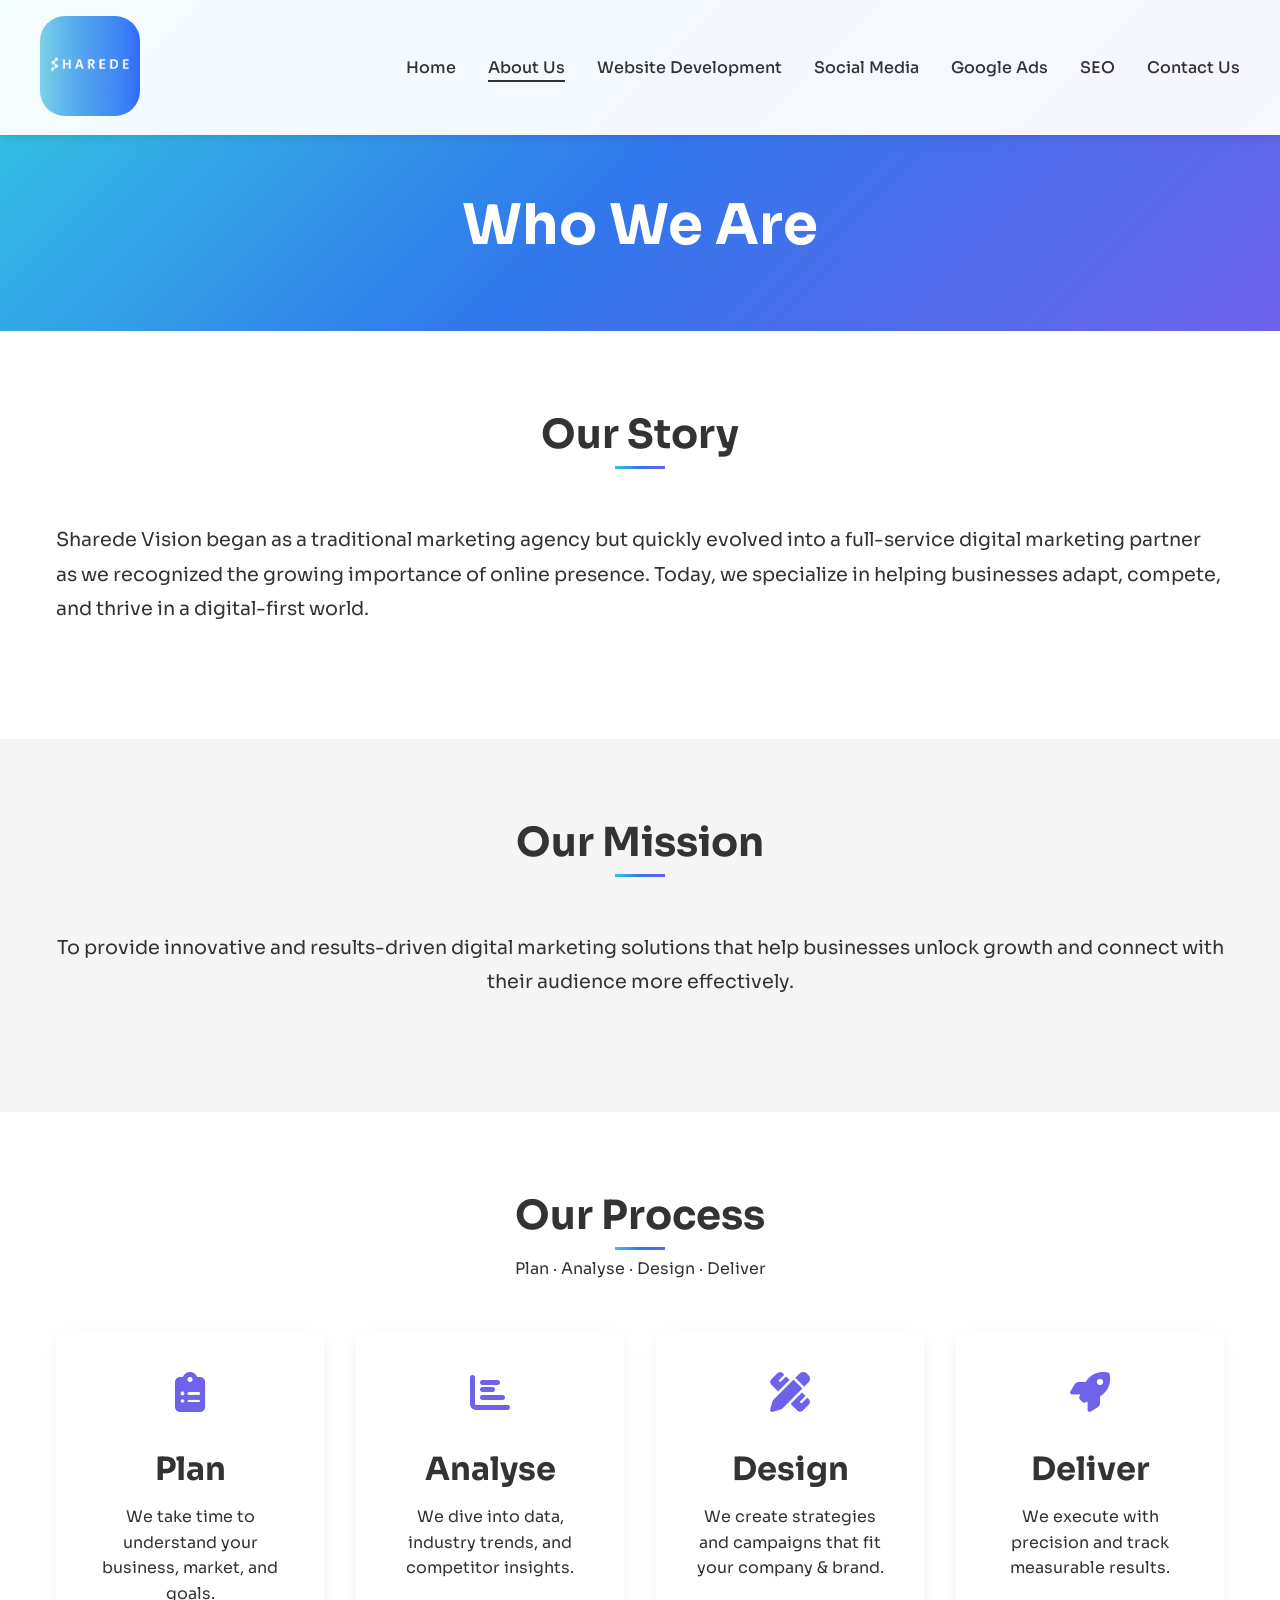
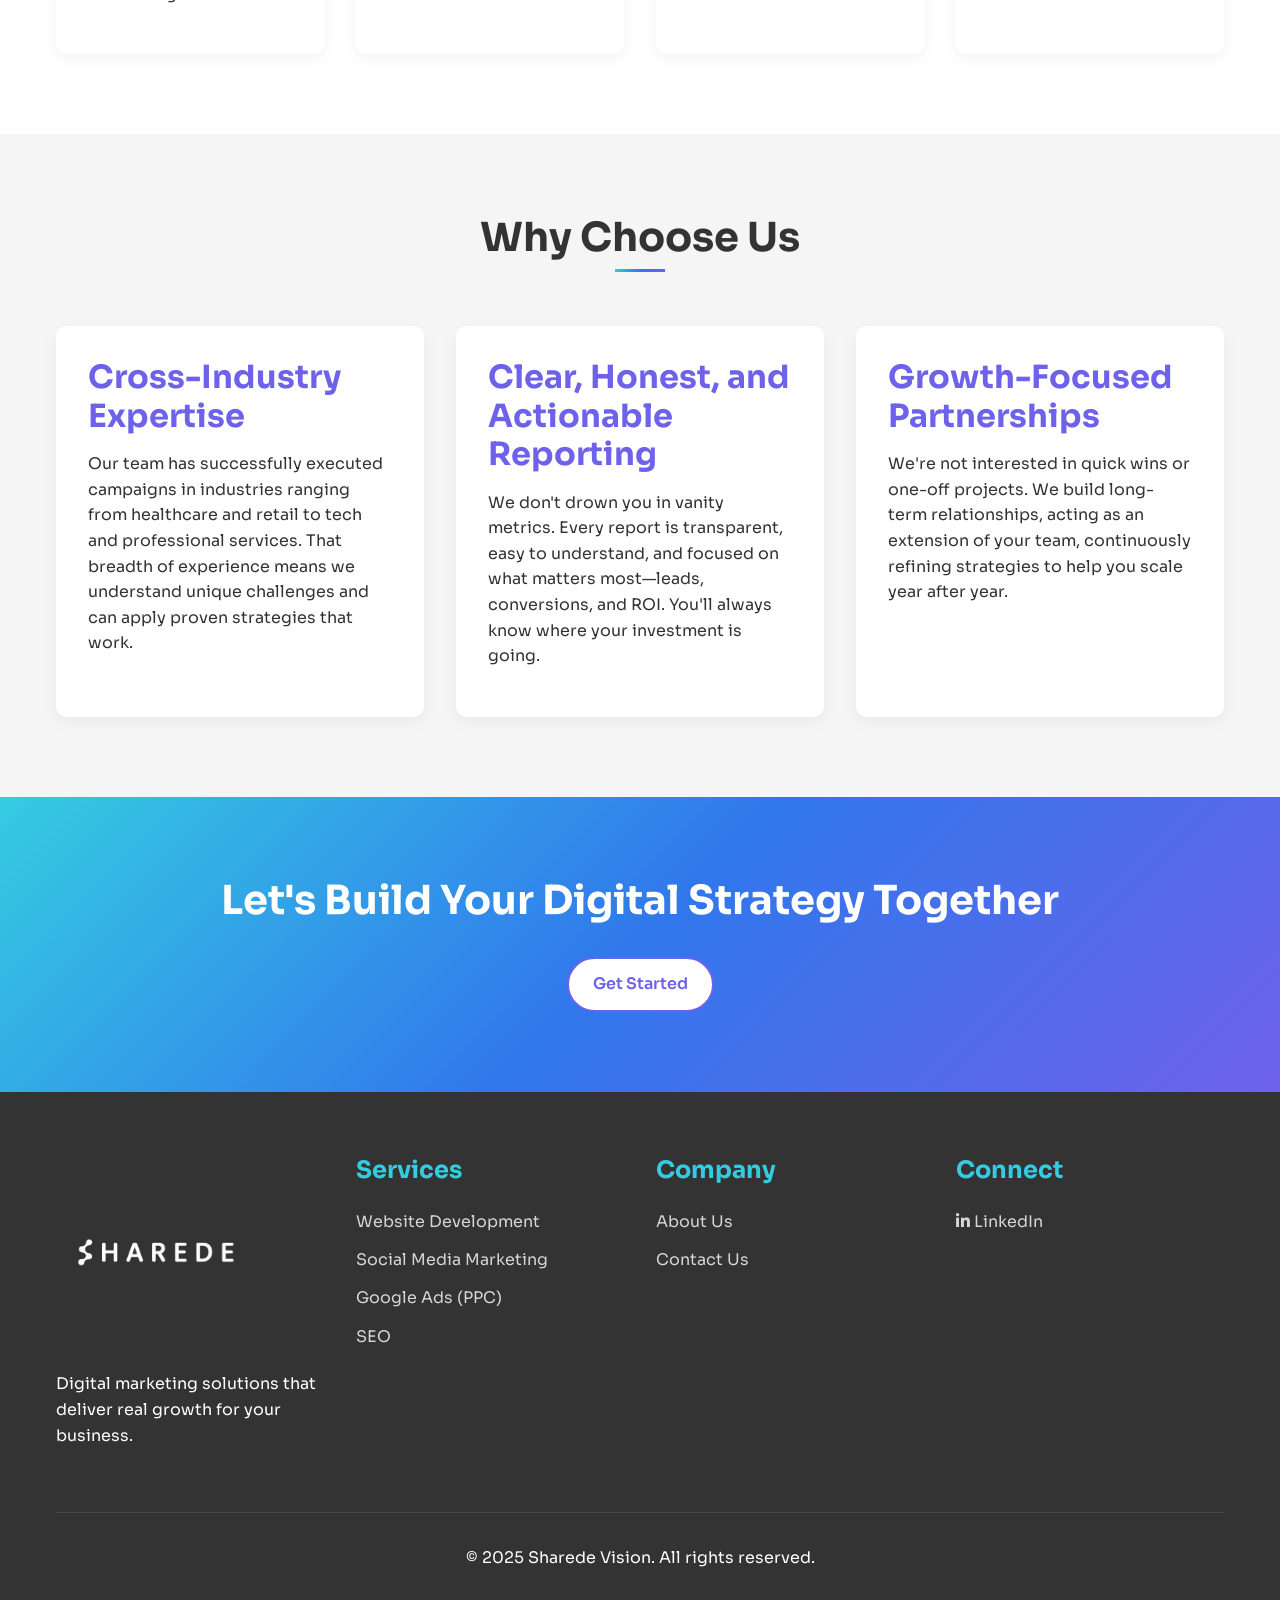
==== about.html @ 73965d3e "New Changes: Major changes to footer in all pages." ====
<!DOCTYPE html>
<html lang="en">
<head>
    <meta charset="UTF-8">
    <meta name="viewport" content="width=device-width, initial-scale=1.0">
    <title>About Us | Sharede Vision</title>
    <meta name="description" content="Learn about Sharede Vision, our mission, and our process for delivering innovative digital marketing solutions.">
    
    <!-- Favicon -->
    <link rel="icon" type="image/png" href="Sharede Submark Logo no BG.png">
    
    <!-- CSS -->
    <link rel="stylesheet" href="css/style.css">
    <link rel="stylesheet" href="css/additional-styles.css">
    <link rel="stylesheet" href="css/animations.css">
    
    <!-- Font Awesome -->
    <link rel="stylesheet" href="https://cdnjs.cloudflare.com/ajax/libs/font-awesome/6.4.0/css/all.min.css">
</head>
<body>
    <!-- Header -->
    <header>
        <div class="container header-container">
            <div class="logo">
                <a href="index.html">
                    <img src="Sharede Logo Full with Background.png" alt="Sharede Vision Logo">
                </a>
            </div>
            
            <div class="mobile-toggle">
                <i class="fas fa-bars"></i>
            </div>
            
            <ul class="nav-menu">
                <li class="nav-item"><a href="index.html" class="nav-link">Home</a></li>
                <li class="nav-item"><a href="about.html" class="nav-link active">About Us</a></li>
                <li class="nav-item"><a href="website-development.html" class="nav-link">Website Development</a></li>
                <li class="nav-item"><a href="social-media.html" class="nav-link">Social Media</a></li>
                <li class="nav-item"><a href="google-ads.html" class="nav-link">Google Ads</a></li>
                <li class="nav-item"><a href="seo.html" class="nav-link">SEO</a></li>
                <li class="nav-item"><a href="contact.html" class="nav-link">Contact Us</a></li>
            </ul>
        </div>
    </header>
    
    <!-- Page Header -->
    <section class="page-header" style="background: var(--gradient-primary);">
        <div class="container">
            <h1>Who We Are</h1>
        </div>
    </section>
    
    <!-- Our Story Section -->
    <section class="section" id="our-story">
        <div class="container">
            <div class="section-title">
                <h2>Our Story</h2>
            </div>
            <div class="about-content">
                <p class="lead">Sharede Vision began as a traditional marketing agency but quickly evolved into a full-service digital marketing partner as we recognized the growing importance of online presence. Today, we specialize in helping businesses adapt, compete, and thrive in a digital-first world.</p>
            </div>
        </div>
    </section>
    
    <!-- Our Mission Section -->
    <section class="section bg-light" id="our-mission">
        <div class="container">
            <div class="section-title">
                <h2>Our Mission</h2>
            </div>
            <div class="about-content text-center">
                <p class="lead">To provide innovative and results-driven digital marketing solutions that help businesses unlock growth and connect with their audience more effectively.</p>
            </div>
        </div>
    </section>
    
    <!-- Our Process Section -->
    <section class="section" id="our-process">
        <div class="container">
            <div class="section-title">
                <h2>Our Process</h2>
                <p>Plan · Analyse · Design · Deliver</p>
            </div>
            <div class="process-grid">
                <div class="process-item">
                    <div class="process-icon">
                        <i class="fas fa-clipboard-list"></i>
                    </div>
                    <h3>Plan</h3>
                    <p>We take time to understand your business, market, and goals.</p>
                </div>
                <div class="process-item">
                    <div class="process-icon">
                        <i class="fas fa-chart-bar"></i>
                    </div>
                    <h3>Analyse</h3>
                    <p>We dive into data, industry trends, and competitor insights.</p>
                </div>
                <div class="process-item">
                    <div class="process-icon">
                        <i class="fas fa-pencil-ruler"></i>
                    </div>
                    <h3>Design</h3>
                    <p>We create strategies and campaigns that fit your company & brand.</p>
                </div>
                <div class="process-item">
                    <div class="process-icon">
                        <i class="fas fa-rocket"></i>
                    </div>
                    <h3>Deliver</h3>
                    <p>We execute with precision and track measurable results.</p>
                </div>
            </div>
        </div>
    </section>
    
    <!-- Why Choose Us Section -->
    <section class="section bg-light" id="why-choose-us">
        <div class="container">
            <div class="section-title">
                <h2>Why Choose Us</h2>
            </div>
            <div class="features-grid">
                <div class="feature-box">
                    <h3>Cross-Industry Expertise</h3>
                    <p>Our team has successfully executed campaigns in industries ranging from healthcare and retail to tech and professional services. That breadth of experience means we understand unique challenges and can apply proven strategies that work.</p>
                </div>
                <div class="feature-box">
                    <h3>Clear, Honest, and Actionable Reporting</h3>
                    <p>We don't drown you in vanity metrics. Every report is transparent, easy to understand, and focused on what matters most—leads, conversions, and ROI. You'll always know where your investment is going.</p>
                </div>
                <div class="feature-box">
                    <h3>Growth-Focused Partnerships</h3>
                    <p>We're not interested in quick wins or one-off projects. We build long-term relationships, acting as an extension of your team, continuously refining strategies to help you scale year after year.</p>
                </div>
            </div>
        </div>
    </section>
    
    <!-- CTA Section -->
    <section class="section cta-section">
        <div class="container">
            <h2>Let's Build Your Digital Strategy Together</h2>
            <a href="contact.html" class="btn btn-secondary">Get Started</a>
        </div>
    </section>
    
    <!-- Footer -->
    <footer>
        <div class="container">
            <div class="footer-grid">
                <div class="footer-logo">
                    <img src="Sharede Logo Full no Background.png" alt="Sharede Vision Logo">
                    <p>Digital marketing solutions that deliver real growth for your business.</p>
                </div>
                <div class="footer-links">
                    <h4>Services</h4>
                    <ul>
                        <li><a href="website-development.html">Website Development</a></li>
                        <li><a href="social-media.html">Social Media Marketing</a></li>
                        <li><a href="google-ads.html">Google Ads (PPC)</a></li>
                        <li><a href="seo.html">SEO</a></li>
                    </ul>
                </div>
                <div class="footer-links">
                    <h4>Company</h4>
                    <ul>
                        <li><a href="about.html">About Us</a></li>
                        <li><a href="contact.html">Contact Us</a></li>
                    </ul>
                </div>
                <div class="footer-links">
                    <h4>Connect</h4>
                    <ul class="social-links">
                        <li><a href="https://www.linkedin.com/company/sharede-inc/" target="_blank"><i class="fab fa-linkedin-in"></i> LinkedIn</a></li>
                    </ul>
                </div>
            </div>
            <div class="footer-bottom">
                <p>&copy; 2025 Sharede Vision. All rights reserved.</p>
            </div>
        </div>
    </footer>
    
    <!-- JavaScript -->
    <script src="js/main.js"></script>
    <script src="js/scroll-animations.js"></script>
</body>
</html>
---- css/style.css ----
/* Main Stylesheet for Sharede Vision */

/* Import Sora font from Google Fonts */
@import url('https://fonts.googleapis.com/css2?family=Sora:wght@100;200;300;400;500;600;700;800&display=swap');

/* Reset and Base Styles */
* {
    margin: 0;
    padding: 0;
    box-sizing: border-box;
}

:root {
    /* Brand Colors */
    --teal: #34cce1;
    --blue: #3177ec;
    --purple: #6e61ea;
    
    /* Additional Colors */
    --white: #ffffff;
    --light-gray: #f5f5f5;
    --dark-gray: #333333;
    --black: #000000;
    
    /* Gradient */
    --gradient-primary: linear-gradient(135deg, var(--teal), var(--blue), var(--purple));
}

body {
    font-family: 'Sora', sans-serif;
    line-height: 1.6;
    color: var(--dark-gray);
    overflow-x: hidden;
}

/* Typography */
h1, h2, h3, h4, h5, h6 {
    font-weight: 700;
    margin-bottom: 1rem;
    line-height: 1.2;
}

h1 {
    font-size: 3.5rem;
}

h2 {
    font-size: 2.5rem;
}

h3 {
    font-size: 2rem;
}

h4 {
    font-size: 1.5rem;
}

p {
    margin-bottom: 1rem;
}

a {
    color: var(--blue);
    text-decoration: none;
    transition: all 0.3s ease;
}

a:hover {
    color: var(--purple);
}

/* Container */
.container {
    width: 100%;
    max-width: 1200px;
    margin: 0 auto;
    padding: 0 1rem;
}

/* Buttons */
.btn {
    display: inline-block;
    padding: 0.8rem 1.5rem;
    border-radius: 50px;
    font-weight: 600;
    text-align: center;
    cursor: pointer;
    transition: all 0.3s ease;
    border: none;
    font-family: 'Sora', sans-serif;
}

.btn-primary {
    background: var(--gradient-primary);
    color: var(--white);
    box-shadow: 0 4px 15px rgba(110, 97, 234, 0.3);
}

.btn-primary:hover {
    transform: translateY(-3px);
    box-shadow: 0 6px 20px rgba(110, 97, 234, 0.4);
    color: var(--white);
}

.btn-secondary {
    background: var(--white);
    color: var(--purple);
    border: 2px solid var(--purple);
}

.btn-secondary:hover {
    background: var(--purple);
    color: var(--white);
}

/* Header & Navigation */
header {
    position: fixed;
    top: 0;
    left: 0;
    width: 100%;
    z-index: 1000;
    background-color: rgba(255, 255, 255, 0.95);
    box-shadow: 0 2px 10px rgba(0, 0, 0, 0.1);
    transition: all 0.3s ease;
}

.header-container {
    display: flex;
    justify-content: space-between;
    align-items: center;
    padding: 1rem 0;
}

.logo {
    display: flex;
    align-items: center;
    margin-bottom: -5px;
}

.logo img {
    height: 100px;
    border-radius: 25%;
}

.hero-logo {
    width: 100%;
    max-width: 500px; /* keeps it from getting too big on desktop */
    height: auto; /* maintains aspect ratio */
    margin-bottom: 2rem; /* adjust spacing */
}

@media (max-width: 576px) {
    .hero-logo {
        max-width: 300px;
        margin-bottom: 1.5rem;
    }
}

/* Header adjustments for smaller screens */
@media (max-width: 768px) {
    .header-container {
        padding: 1rem 1.5rem; /* add extra horizontal padding */
        justify-content: space-between;
        align-items: center;
    }

    .logo img {
        height: 80px; /* reduce slightly for mobile */
    }

    .mobile-toggle {
        font-size: 1.8rem; /* ensure burger icon fits well */
    }
}

@media (max-width: 576px) {
    .header-container {
        padding: 0.8rem 1rem;
    }

    .logo img {
        height: 70px;
    }

    .mobile-toggle {
        font-size: 1.6rem;
    }
}

@media (max-width: 768px) {
    .hero {
        padding-top: 8rem;
    }
}
@media (max-width: 576px) {
    .hero {
        padding-top: 7rem;
    }
}


.footer-logo-image {
    height: 70px;
}

.nav-menu {
    display: flex;
    list-style: none;
}

.nav-item {
    margin-left: 2rem;
}

.nav-link {
    color: var(--dark-gray);
    font-weight: 500;
    position: relative;
}

.nav-link:after {
    content: '';
    position: absolute;
    width: 0;
    height: 2px;
    bottom: -5px;
    left: 0;
    background: var(--gradient-primary);
    transition: width 0.3s ease;
}

.nav-link:hover:after,
.nav-link.active:after {
    width: 100%;
}

.mobile-toggle {
    display: none;
    cursor: pointer;
}

/* Hero Section */
.hero {
    background: var(--gradient-primary);
    color: var(--white);
    padding: 10rem 0 5rem;
    position: relative;
    overflow: hidden;
}

.hero-content {
    max-width: 700px;
    margin: 0 auto;
    text-align: center;
    position: relative;
    z-index: 2;
}

.hero h1 {
    margin-bottom: 1.5rem;
}

.hero p {
    font-size: 1.2rem;
    margin-bottom: 2rem;
    opacity: 0.9;
}

/* Sections */
.section {
    padding: 5rem 0;
}

.section-title {
    text-align: center;
    margin-bottom: 3rem;
}

.section-title h2 {
    position: relative;
    display: inline-block;
    margin-bottom: 1rem;
}

.section-title h2:after {
    content: '';
    position: absolute;
    width: 50px;
    height: 3px;
    background: var(--gradient-primary);
    bottom: -10px;
    left: 50%;
    transform: translateX(-50%);
}

/* Services Cards */
.services-grid {
    display: grid;
    grid-template-columns: repeat(auto-fit, minmax(250px, 1fr));
    gap: 2rem;
}

.service-card {
    background: var(--white);
    border-radius: 10px;
    overflow: hidden;
    box-shadow: 0 5px 15px rgba(0, 0, 0, 0.1);
    transition: all 0.3s ease;
}

.service-card:hover {
    transform: translateY(-10px);
    box-shadow: 0 15px 30px rgba(0, 0, 0, 0.15);
}

.service-card-content {
    padding: 1.5rem;
}

.service-card h3 {
    color: var(--purple);
    margin-bottom: 1rem;
}

.service-card-img {
    height: 200px;
    background-size: cover;
    background-position: center;
}

/* Features List */
.features-list {
    list-style: none;
}

.feature-item {
    margin-bottom: 1.5rem;
    display: flex;
    align-items: flex-start;
}

.feature-icon {
    color: var(--teal);
    font-size: 1.5rem;
    margin-right: 1rem;
    flex-shrink: 0;
}

/* Testimonials */
.testimonials {
    background-color: var(--light-gray);
}

.testimonial-card {
    background: var(--white);
    padding: 2rem;
    border-radius: 10px;
    box-shadow: 0 5px 15px rgba(0, 0, 0, 0.05);
    margin-bottom: 2rem;
}

.testimonial-text {
    font-style: italic;
    margin-bottom: 1rem;
}

.testimonial-author {
    font-weight: 600;
}

/* CTA Section */
.cta-section {
    background: var(--gradient-primary);
    color: var(--white);
    text-align: center;
    padding: 5rem 0;
}

.cta-section h2 {
    margin-bottom: 2rem;
}

/* Contact Form */
.contact-form {
    max-width: 600px;
    margin: 0 auto;
}

.form-group {
    margin-bottom: 1.5rem;
}

.form-control {
    width: 100%;
    padding: 0.8rem 1rem;
    border: 1px solid #ddd;
    border-radius: 5px;
    font-family: 'Sora', sans-serif;
    font-size: 1rem;
}

.form-control:focus {
    outline: none;
    border-color: var(--blue);
}

/* Footer */
footer {
    background-color: var(--dark-gray);
    color: var(--white);
    padding: 4rem 0 2rem;
}

.footer-grid {
    display: grid;
    grid-template-columns: repeat(auto-fit, minmax(200px, 1fr));
    gap: 2rem;
    margin-bottom: 3rem;
}

.footer-logo img {
    height: 200px;
    margin-bottom: 0.5rem;
}

.footer-links h4 {
    margin-bottom: 1.5rem;
    color: var(--teal);
}

.footer-links ul {
    list-style: none;
}

.footer-links li {
    margin-bottom: 0.8rem;
}

.footer-links a {
    color: var(--white);
    opacity: 0.8;
}

.footer-links a:hover {
    opacity: 1;
    color: var(--teal);
}

.footer-bottom {
    text-align: center;
    padding-top: 2rem;
    border-top: 1px solid rgba(255, 255, 255, 0.1);
}

/* Responsive Styles */
@media (max-width: 992px) {
    h1 {
        font-size: 2.8rem;
    }
    
    h2 {
        font-size: 2.2rem;
    }
}

@media (max-width: 768px) {
    .mobile-toggle {
        display: block;
    }
    
    .nav-menu {
        position: fixed;
        top: 70px;
        left: -100%;
        flex-direction: column;
        background-color: var(--white);
        width: 100%;
        text-align: center;
        transition: 0.3s;
        box-shadow: 0 10px 10px rgba(0, 0, 0, 0.1);
        padding: 2rem 0;
    }
    
    .nav-menu.active {
        left: 0;
    }
    
    .nav-item {
        margin: 1.5rem 0;
    }
    
    .hero {
        padding: 8rem 0 4rem;
    }
    
    h1 {
        font-size: 2.5rem;
    }
    
    h2 {
        font-size: 2rem;
    }
}

@media (max-width: 576px) {
    h1 {
        font-size: 2.2rem;
    }
    
    h2 {
        font-size: 1.8rem;
    }
    
    .hero {
        padding: 7rem 0 3rem;
    }
}

.form-message {
    margin-top: 10px;
    font-weight: bold;
    display: block;
}
.form-message.success {
    color: green;
}
.form-message.error {
    color: red;
}
---- css/additional-styles.css ----
/* Additional styles for Sharede Vision website */

/* Page Header */
.page-header {
    padding: 12rem 0 3.5rem;
    color: var(--white);
    text-align: center;
}

/* Process Grid */
.process-grid {
    display: grid;
    grid-template-columns: repeat(auto-fit, minmax(250px, 1fr));
    gap: 2rem;
    margin-top: 3rem;
}

.process-item {
    text-align: center;
    padding: 2rem;
    background-color: var(--white);
    border-radius: 10px;
    box-shadow: 0 5px 15px rgba(0, 0, 0, 0.05);
    transition: all 0.3s ease;
}

.process-item:hover {
    transform: translateY(-10px);
    box-shadow: 0 15px 30px rgba(0, 0, 0, 0.1);
}

.process-icon {
    font-size: 2.5rem;
    margin-bottom: 1.5rem;
    color: var(--purple);
}

/* Process Steps */
.process-steps {
    margin-top: 3rem;
}

.process-step {
    display: flex;
    align-items: flex-start;
    margin-bottom: 2.5rem;
    padding: 1.5rem;
    background-color: var(--white);
    border-radius: 10px;
    box-shadow: 0 5px 15px rgba(0, 0, 0, 0.05);
    transition: all 0.3s ease;
}

.process-step:hover {
    transform: translateY(-5px);
    box-shadow: 0 10px 25px rgba(0, 0, 0, 0.1);
}

.process-step-icon {
    font-size: 2rem;
    color: var(--teal);
    margin-right: 1.5rem;
    flex-shrink: 0;
}

.process-step-content h3 {
    margin-bottom: 0.5rem;
}

/* Features Grid */
.features-grid {
    display: grid;
    grid-template-columns: repeat(auto-fit, minmax(300px, 1fr));
    gap: 2rem;
    margin-top: 3rem;
}

.feature-box {
    padding: 2rem;
    background-color: var(--white);
    border-radius: 10px;
    box-shadow: 0 5px 15px rgba(0, 0, 0, 0.05);
    transition: all 0.3s ease;
}

.feature-box:hover {
    transform: translateY(-10px);
    box-shadow: 0 15px 30px rgba(0, 0, 0, 0.1);
}

.feature-box h3 {
    color: var(--purple);
    margin-bottom: 1rem;
}

/* Value Grid */
.value-grid {
    display: grid;
    grid-template-columns: repeat(auto-fit, minmax(250px, 1fr));
    gap: 2rem;
    margin-top: 3rem;
}

.value-item {
    padding: 2rem;
    background-color: var(--white);
    border-radius: 10px;
    box-shadow: 0 5px 15px rgba(0, 0, 0, 0.05);
    text-align: center;
    transition: all 0.3s ease;
}

.value-item:hover {
    transform: translateY(-10px);
    box-shadow: 0 15px 30px rgba(0, 0, 0, 0.1);
}

.value-icon {
    font-size: 2.5rem;
    color: var(--teal);
    margin-bottom: 1.5rem;
}

.value-item h3 {
    margin-bottom: 1rem;
    color: var(--purple);
}

/* Contact Form */
.contact-intro {
    max-width: 800px;
    margin: 0 auto 3rem;
    text-align: center;
}

.contact-benefits {
    max-width: 700px;
    margin: 0 auto 3rem;
}

.contact-benefits h3 {
    margin-bottom: 1.5rem;
    text-align: center;
}

.contact-form-container {
    max-width: 700px;
    margin: 0 auto 3rem;
    padding: 2.5rem;
    background-color: var(--white);
    border-radius: 10px;
    box-shadow: 0 5px 20px rgba(0, 0, 0, 0.1);
}

.contact-form label {
    display: block;
    margin-bottom: 0.5rem;
    font-weight: 500;
}

.contact-direct, .contact-cta {
    text-align: center;
    margin-bottom: 2rem;
}

.contact-direct h3 {
    margin-bottom: 1rem;
}

/* Clients Grid */
.clients-grid {
    display: grid;
    grid-template-columns: repeat(auto-fit, minmax(150px, 1fr));
    gap: 2rem;
    margin-top: 3rem;
}

.client-logo {
    height: 100px;
    background-color: var(--white);
    border-radius: 10px;
    display: flex;
    align-items: center;
    justify-content: center;
    box-shadow: 0 5px 15px rgba(0, 0, 0, 0.05);
}

/* Utility Classes */
.text-center {
    text-align: center;
}

.lead {
    font-size: 1.2rem;
    line-height: 1.8;
    margin-bottom: 2rem;
}

.mt-5 {
    margin-top: 3rem;
}

.bg-light {
    background-color: var(--light-gray);
}

/* Responsive Styles */
@media (max-width: 768px) {
    .process-step {
        flex-direction: column;
        text-align: center;
    }
    
    .process-step-icon {
        margin-right: 0;
        margin-bottom: 1rem;
    }
    
    .page-header {
        padding: 7rem 0 3rem;
    }
}

@media (max-width: 576px) {
    .value-item, .feature-box, .process-item {
        padding: 1.5rem;
    }
}
---- css/animations.css ----
/* ==========================
   Global Animations
========================== */

/* Fade Up */
@keyframes fadeUp {
  0% { opacity: 0; transform: translateY(40px); }
  100% { opacity: 1; transform: translateY(0); }
}

/* Fade In */
@keyframes fadeIn {
  from { opacity: 0; }
  to { opacity: 1; }
}

/* Bounce Hover */
@keyframes bounce {
  0%, 100% { transform: translateY(0); }
  50% { transform: translateY(-5px); }
}

/* ==========================
   Applied Animations
========================== */

/* Hero Section */
.hero-content {
  animation: fadeUp 0.8s ease-out forwards;
}

/* Section Titles (scroll-triggered) */
.section-title h2 {
  opacity: 0;
  transform: translateY(30px);
  transition: all 1s ease-out;
}
.section-title h2.animate {
  opacity: 1;
  transform: translateY(0);
}

/* Service Cards (hover) */
.service-card {
  transition: transform 0.3s ease, box-shadow 0.3s ease;
}
.service-card:hover {
  transform: translateY(-10px);
  box-shadow: 0 10px 25px rgba(0,0,0,0.15);
}

/* Why Choose Us - Feature Icons (scroll-triggered) */
.feature-icon {
  opacity: 0;
  transform: scale(0.8);
  transition: all 0.8s ease;
}
.feature-icon.animate {
  opacity: 1;
  transform: scale(1);
}

/* Testimonials (scroll-triggered) */
.testimonial-card {
  opacity: 0;
  transform: scale(0.95);
  transition: all 1s ease;
}
.testimonial-card.animate {
  opacity: 1;
  transform: scale(1);
}

/* CTA Button (hover bounce) */
.cta-section .btn-secondary:hover {
  animation: bounce 0.6s ease;
}

/* Services Section - Service Cards (scroll-triggered) */
.service-card {
  opacity: 0;
  transform: translateY(40px);
  transition: all 0.8s ease;
}
.service-card.animate {
  opacity: 1;
  transform: translateY(0);
}


/* ==========================
   Extra Animations
========================== */

/* Header Nav Links (hover underline slide) */
.nav-link {
  position: relative;
  transition: color 0.3s ease;
}
.nav-link::after {
  content: "";
  position: absolute;
  left: 0;
  bottom: -4px;
  width: 0;
  height: 2px;
  background: currentColor;
  transition: width 0.3s ease;
}
.nav-link:hover::after {
  width: 100%;
}

/* Clients Logos (scroll-triggered) */
.client-logo {
  opacity: 0;
  transform: scale(0.9);
  transition: all 0.6s ease;
}
.client-logo.animate {
  opacity: 1;
  transform: scale(1);
}

/* Footer Social Links (hover rotate-in) */
.social-links a {
  display: inline-block;
  transition: transform 0.3s ease, color 0.3s ease;
}
.social-links a:hover {
  transform: rotate(-5deg) scale(1.1);
  color: #0073e6; /* tweak to your brand color */
}

/*Why It Matters Section Boxes */
.why-box {
  opacity: 0;
  transform: translateY(40px);
  transition: all 0.8s ease;
}
.why-box.animate {
  opacity: 1;
  transform: translateY(0);
}

/*How We Deliver Section Items */
.deliver-step {
  opacity: 0;
  transform: scale(0.9);
  transition: all 0.8s ease;
}
.deliver-step.animate {
  opacity: 1;
  transform: scale(1);
}
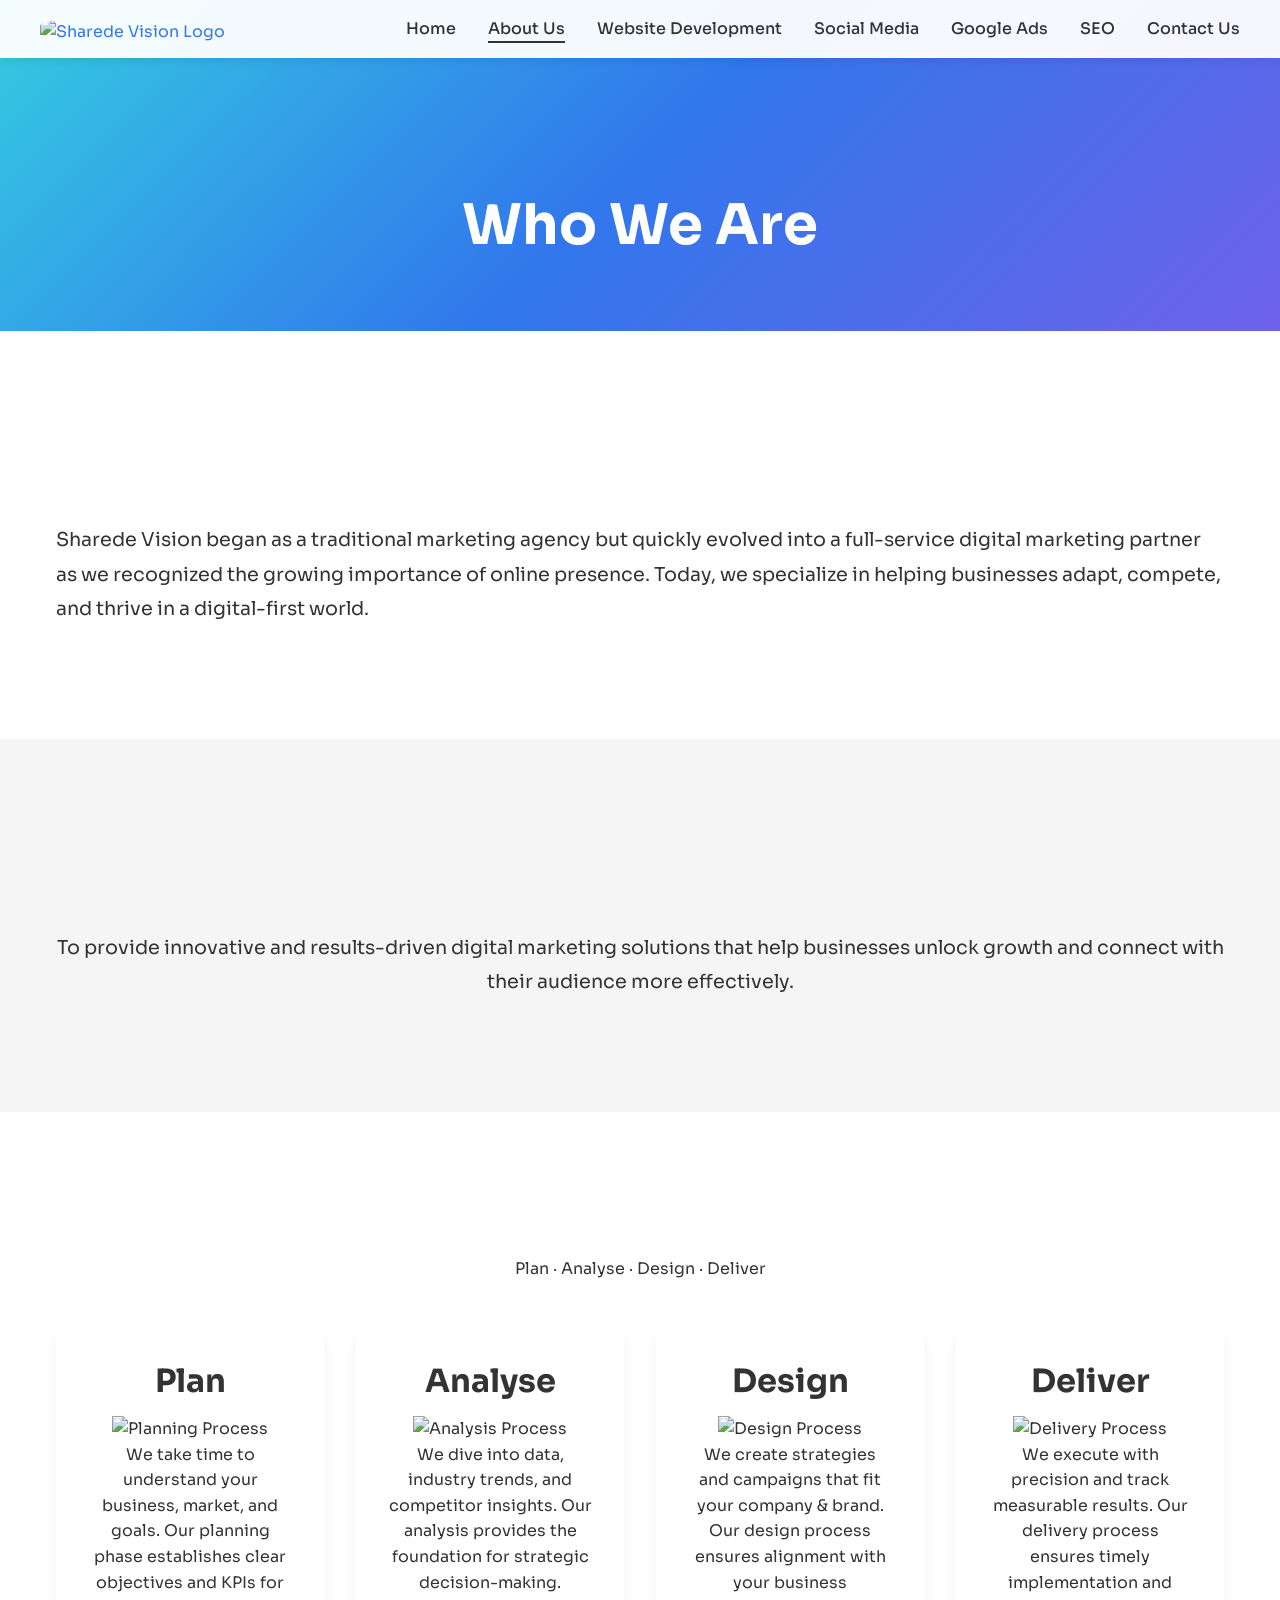
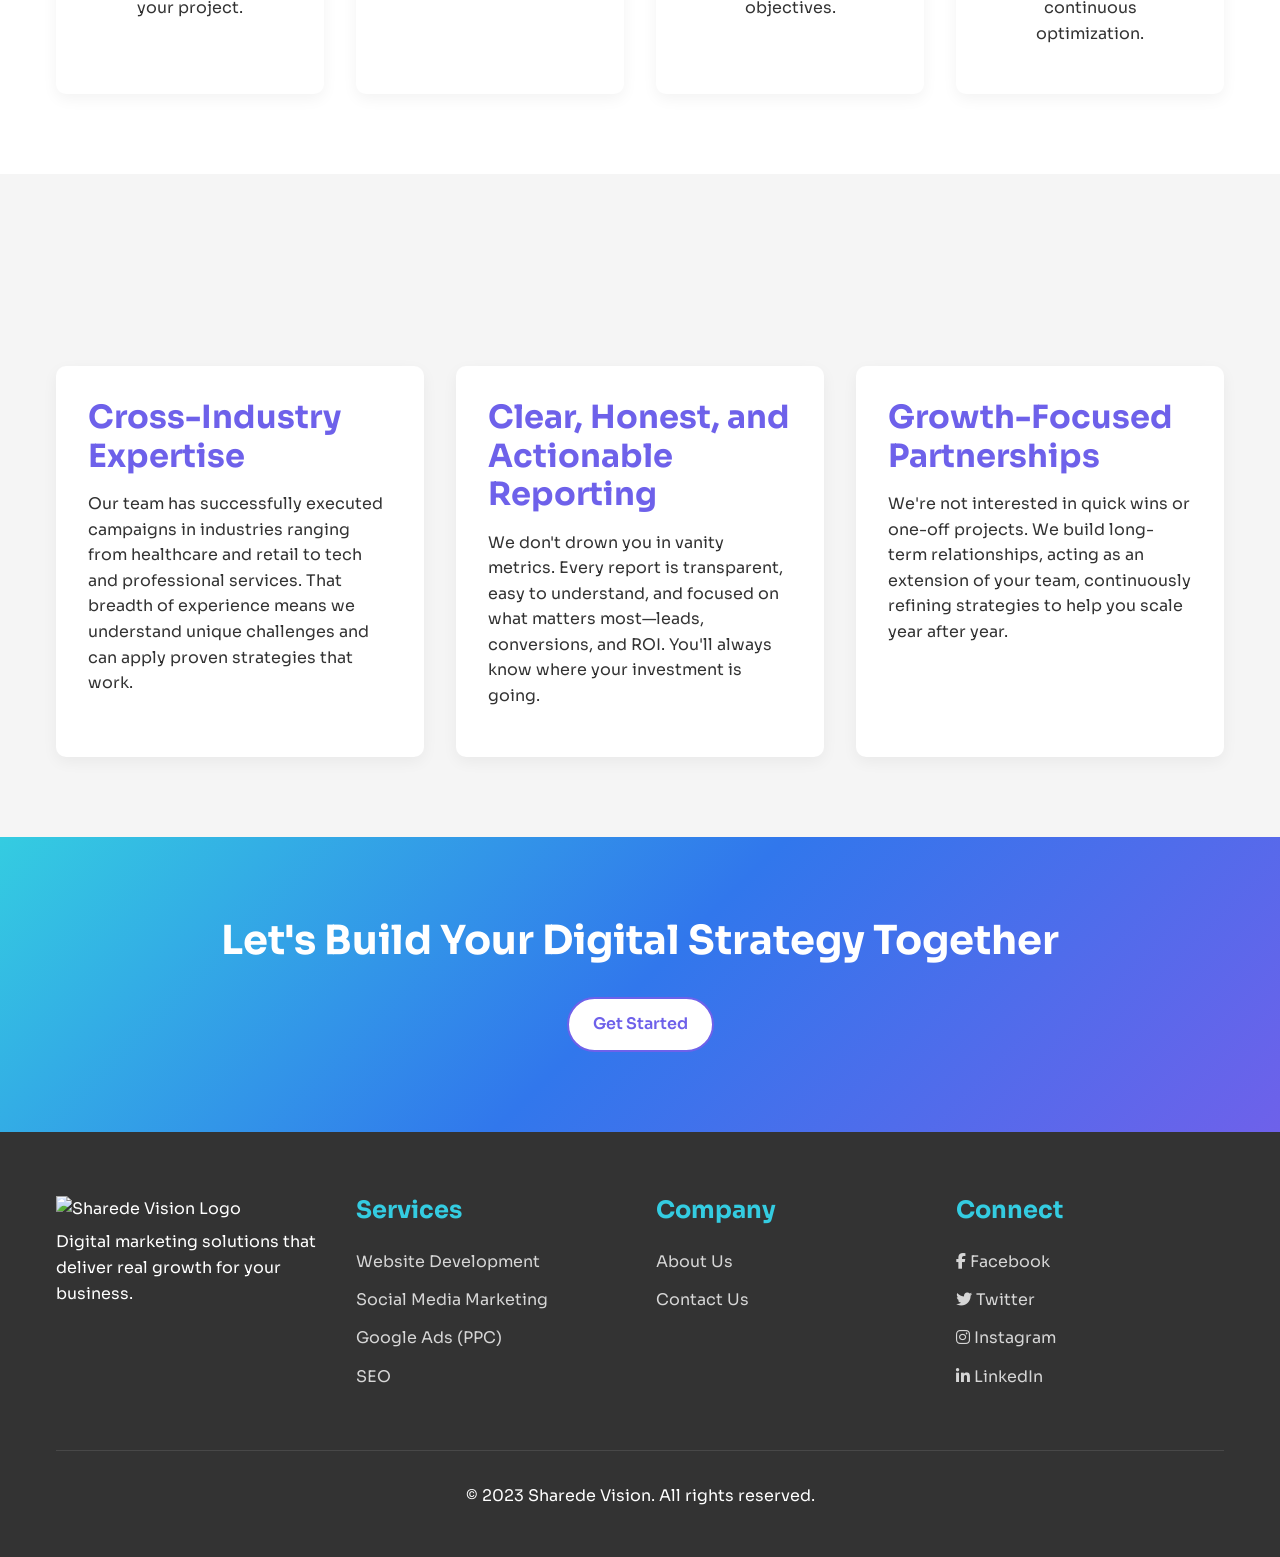
==== commit 2a866d67: "Improve website structure with alternating layouts and better card designs - Added banner section be" ====
--- a/about.html
+++ b/about.html
@@ -7,12 +7,15 @@
     <meta name="description" content="Learn about Sharede Vision, our mission, and our process for delivering innovative digital marketing solutions.">
     
     <!-- Favicon -->
-    <link rel="icon" type="image/png" href="Sharede Submark Logo no BG.png">
+    <link rel="icon" type="image/png" href="images/favicon.png">
     
     <!-- CSS -->
     <link rel="stylesheet" href="css/style.css">
     <link rel="stylesheet" href="css/additional-styles.css">
     <link rel="stylesheet" href="css/animations.css">
+    <link rel="stylesheet" href="css/cta-animations.css">
+    <link rel="stylesheet" href="css/scroll-top.css">
+    <link rel="stylesheet" href="css/layout-update.css">
     
     <!-- Font Awesome -->
     <link rel="stylesheet" href="https://cdnjs.cloudflare.com/ajax/libs/font-awesome/6.4.0/css/all.min.css">
@@ -23,7 +26,7 @@
         <div class="container header-container">
             <div class="logo">
                 <a href="index.html">
-                    <img src="Sharede Logo Full with Background.png" alt="Sharede Vision Logo">
+                    <img src="images/logo.png" alt="Sharede Vision Logo">
                 </a>
             </div>
             
@@ -83,32 +86,64 @@
             </div>
             <div class="process-grid">
                 <div class="process-item">
-                    <div class="process-icon">
-                        <i class="fas fa-clipboard-list"></i>
-                    </div>
-                    <h3>Plan</h3>
-                    <p>We take time to understand your business, market, and goals.</p>
-                </div>
-                <div class="process-item">
-                    <div class="process-icon">
-                        <i class="fas fa-chart-bar"></i>
-                    </div>
-                    <h3>Analyse</h3>
-                    <p>We dive into data, industry trends, and competitor insights.</p>
-                </div>
-                <div class="process-item">
-                    <div class="process-icon">
-                        <i class="fas fa-pencil-ruler"></i>
-                    </div>
-                    <h3>Design</h3>
-                    <p>We create strategies and campaigns that fit your company & brand.</p>
-                </div>
-                <div class="process-item">
-                    <div class="process-icon">
-                        <i class="fas fa-rocket"></i>
-                    </div>
-                    <h3>Deliver</h3>
-                    <p>We execute with precision and track measurable results.</p>
+                    <div class="card-square">
+                        <div class="card-content">
+                            <div class="card-header">
+                                <h3 class="card-title">Plan</h3>
+                                <div class="card-icon">
+                                    <img src="images/plan-icon.jpg" alt="Planning Process">
+                                </div>
+                            </div>
+                            <div class="card-body">
+                                <p>We take time to understand your business, market, and goals. Our planning phase establishes clear objectives and KPIs for your project.</p>
+                            </div>
+                        </div>
+                    </div>
+                </div>
+                <div class="process-item">
+                    <div class="card-square">
+                        <div class="card-content">
+                            <div class="card-header">
+                                <h3 class="card-title">Analyse</h3>
+                                <div class="card-icon">
+                                    <img src="images/analyse-icon.jpg" alt="Analysis Process">
+                                </div>
+                            </div>
+                            <div class="card-body">
+                                <p>We dive into data, industry trends, and competitor insights. Our analysis provides the foundation for strategic decision-making.</p>
+                            </div>
+                        </div>
+                    </div>
+                </div>
+                <div class="process-item">
+                    <div class="card-square">
+                        <div class="card-content">
+                            <div class="card-header">
+                                <h3 class="card-title">Design</h3>
+                                <div class="card-icon">
+                                    <img src="images/design-icon.jpg" alt="Design Process">
+                                </div>
+                            </div>
+                            <div class="card-body">
+                                <p>We create strategies and campaigns that fit your company & brand. Our design process ensures alignment with your business objectives.</p>
+                            </div>
+                        </div>
+                    </div>
+                </div>
+                <div class="process-item">
+                    <div class="card-square">
+                        <div class="card-content">
+                            <div class="card-header">
+                                <h3 class="card-title">Deliver</h3>
+                                <div class="card-icon">
+                                    <img src="images/deliver-icon.jpg" alt="Delivery Process">
+                                </div>
+                            </div>
+                            <div class="card-body">
+                                <p>We execute with precision and track measurable results. Our delivery process ensures timely implementation and continuous optimization.</p>
+                            </div>
+                        </div>
+                    </div>
                 </div>
             </div>
         </div>
@@ -150,7 +185,7 @@
         <div class="container">
             <div class="footer-grid">
                 <div class="footer-logo">
-                    <img src="Sharede Logo Full no Background.png" alt="Sharede Vision Logo">
+                    <img src="images/logo-white.png" alt="Sharede Vision Logo">
                     <p>Digital marketing solutions that deliver real growth for your business.</p>
                 </div>
                 <div class="footer-links">
@@ -172,19 +207,22 @@
                 <div class="footer-links">
                     <h4>Connect</h4>
                     <ul class="social-links">
-                        <li><a href="https://www.linkedin.com/company/sharede-inc/" target="_blank"><i class="fab fa-linkedin-in"></i> LinkedIn</a></li>
+                        <li><a href="#"><i class="fab fa-facebook-f"></i> Facebook</a></li>
+                        <li><a href="#"><i class="fab fa-twitter"></i> Twitter</a></li>
+                        <li><a href="#"><i class="fab fa-instagram"></i> Instagram</a></li>
+                        <li><a href="#"><i class="fab fa-linkedin-in"></i> LinkedIn</a></li>
                     </ul>
                 </div>
             </div>
             <div class="footer-bottom">
-                <p>&copy; 2025 Sharede Vision. All rights reserved.</p>
+                <p>&copy; 2023 Sharede Vision. All rights reserved.</p>
             </div>
         </div>
     </footer>
     
     <!-- JavaScript -->
     <script src="js/main.js"></script>
-    <script src="js/scroll-animations.js"></script>
+    <script src="js/animations.js"></script>
+    <script src="js/scroll-top.js"></script>
 </body>
 </html>
-
--- a/css/cta-animations.css
+++ b/css/cta-animations.css
@@ -0,0 +1,45 @@
+/* CTA Section Enhancements */
+.cta-section {
+    position: relative;
+    overflow: hidden;
+}
+
+.cta-shapes {
+    position: absolute;
+    top: 0;
+    left: 0;
+    width: 100%;
+    height: 100%;
+    overflow: hidden;
+    z-index: 1;
+}
+
+.cta-section .container {
+    position: relative;
+    z-index: 2;
+}
+
+.cta-shape {
+    position: absolute;
+    border-radius: 50%;
+    opacity: 0.15;
+}
+
+.cta-shape-1 {
+    top: -50px;
+    right: -50px;
+    width: 200px;
+    height: 200px;
+    background: var(--blue);
+    animation: float 10s ease-in-out infinite;
+}
+
+.cta-shape-2 {
+    bottom: -100px;
+    left: -50px;
+    width: 300px;
+    height: 300px;
+    background: var(--purple);
+    animation: float 15s ease-in-out infinite;
+}
+
--- a/css/scroll-top.css
+++ b/css/scroll-top.css
@@ -0,0 +1,53 @@
+/* Scroll to Top Button Styles */
+
+.scroll-to-top {
+    position: fixed;
+    bottom: 30px;
+    right: 30px;
+    width: 50px;
+    height: 50px;
+    background-color: var(--primary-color);
+    color: white;
+    border-radius: 50%;
+    display: flex;
+    justify-content: center;
+    align-items: center;
+    cursor: pointer;
+    opacity: 0;
+    visibility: hidden;
+    transition: all 0.3s ease;
+    box-shadow: 0 4px 10px rgba(0, 0, 0, 0.2);
+    z-index: 1000;
+}
+
+.scroll-to-top.visible {
+    opacity: 1;
+    visibility: visible;
+}
+
+.scroll-to-top:hover {
+    background-color: var(--secondary-color);
+    transform: translateY(-5px);
+}
+
+.scroll-to-top i {
+    font-size: 20px;
+}
+
+/* Animation for the scroll-to-top button */
+@keyframes bounce {
+    0%, 20%, 50%, 80%, 100% {
+        transform: translateY(0);
+    }
+    40% {
+        transform: translateY(-10px);
+    }
+    60% {
+        transform: translateY(-5px);
+    }
+}
+
+.scroll-to-top.bounce {
+    animation: bounce 1s ease infinite;
+}
+
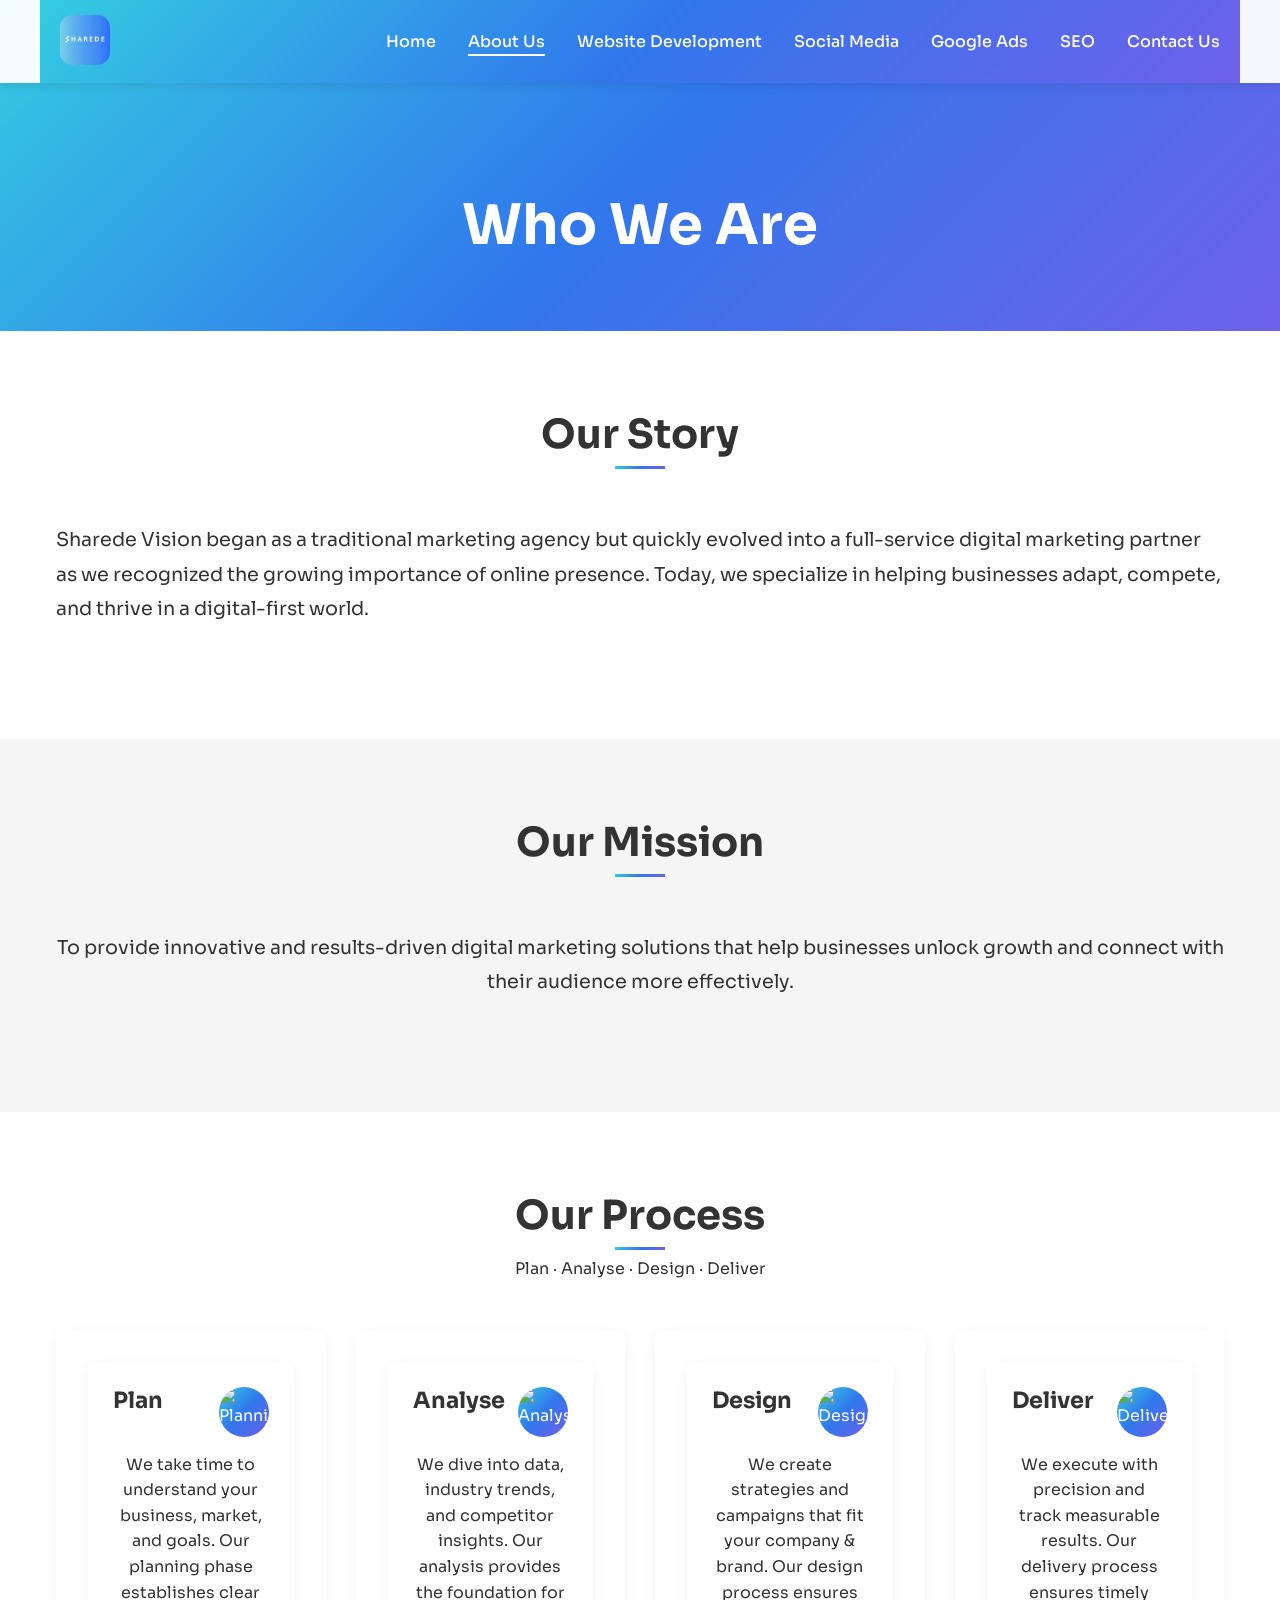
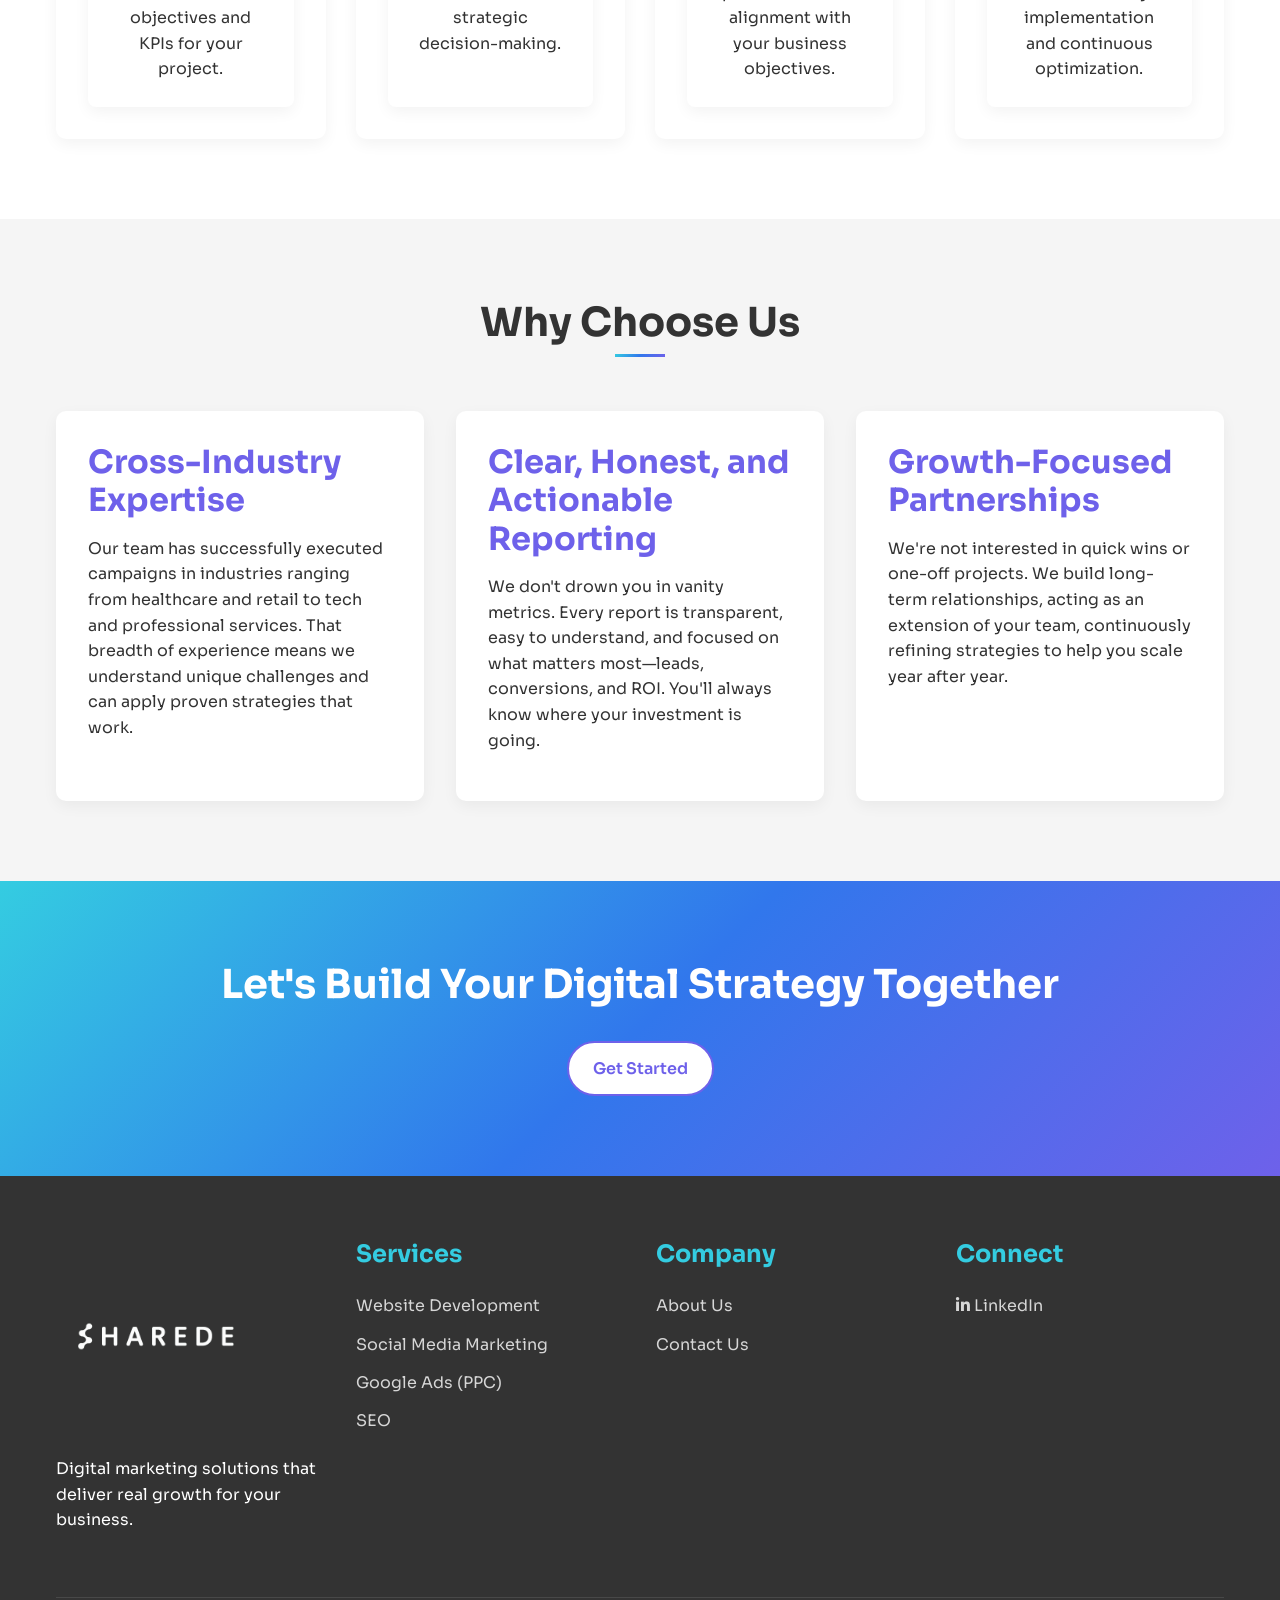
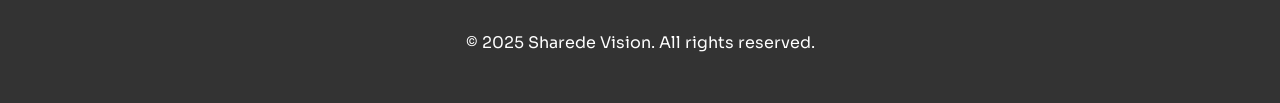
==== commit 6a8957fc: "Merge branch 'codegen-bot/improve-website-structure' into codegen-bot/initial-website-setup" ====
--- a/about.html
+++ b/about.html
@@ -7,13 +7,12 @@
     <meta name="description" content="Learn about Sharede Vision, our mission, and our process for delivering innovative digital marketing solutions.">
     
     <!-- Favicon -->
-    <link rel="icon" type="image/png" href="images/favicon.png">
+    <link rel="icon" type="image/png" href="Sharede Submark Logo no BG.png">
     
     <!-- CSS -->
     <link rel="stylesheet" href="css/style.css">
     <link rel="stylesheet" href="css/additional-styles.css">
     <link rel="stylesheet" href="css/animations.css">
-    <link rel="stylesheet" href="css/cta-animations.css">
     <link rel="stylesheet" href="css/scroll-top.css">
     <link rel="stylesheet" href="css/layout-update.css">
     
@@ -26,7 +25,7 @@
         <div class="container header-container">
             <div class="logo">
                 <a href="index.html">
-                    <img src="images/logo.png" alt="Sharede Vision Logo">
+                    <img src="Sharede Logo Full with Background.png" alt="Sharede Vision Logo">
                 </a>
             </div>
             
@@ -185,7 +184,7 @@
         <div class="container">
             <div class="footer-grid">
                 <div class="footer-logo">
-                    <img src="images/logo-white.png" alt="Sharede Vision Logo">
+                    <img src="Sharede Logo Full no Background.png" alt="Sharede Vision Logo">
                     <p>Digital marketing solutions that deliver real growth for your business.</p>
                 </div>
                 <div class="footer-links">
@@ -207,22 +206,19 @@
                 <div class="footer-links">
                     <h4>Connect</h4>
                     <ul class="social-links">
-                        <li><a href="#"><i class="fab fa-facebook-f"></i> Facebook</a></li>
-                        <li><a href="#"><i class="fab fa-twitter"></i> Twitter</a></li>
-                        <li><a href="#"><i class="fab fa-instagram"></i> Instagram</a></li>
-                        <li><a href="#"><i class="fab fa-linkedin-in"></i> LinkedIn</a></li>
+                        <li><a href="https://www.linkedin.com/company/sharede-inc/" target="_blank"><i class="fab fa-linkedin-in"></i> LinkedIn</a></li>
                     </ul>
                 </div>
             </div>
             <div class="footer-bottom">
-                <p>&copy; 2023 Sharede Vision. All rights reserved.</p>
+                <p>&copy; 2025 Sharede Vision. All rights reserved.</p>
             </div>
         </div>
     </footer>
     
     <!-- JavaScript -->
     <script src="js/main.js"></script>
-    <script src="js/animations.js"></script>
+    <script src="js/scroll-animations.js"></script>
     <script src="js/scroll-top.js"></script>
 </body>
 </html>
--- a/css/animations.css
+++ b/css/animations.css
@@ -1,3 +1,4 @@
+
 /* ==========================
    Global Animations
 ========================== */
@@ -152,4 +153,406 @@
 .deliver-step.animate {
   opacity: 1;
   transform: scale(1);
-}
+=======
+/* Animations and Transitions for Sharede Vision */
+
+/* Fade In Animation */
+@keyframes fadeIn {
+    from {
+        opacity: 0;
+        transform: translateY(20px);
+    }
+    to {
+        opacity: 1;
+        transform: translateY(0);
+    }
+}
+
+/* Slide In From Left Animation */
+@keyframes slideInLeft {
+    from {
+        opacity: 0;
+        transform: translateX(-50px);
+    }
+    to {
+        opacity: 1;
+        transform: translateX(0);
+    }
+}
+
+/* Slide In From Right Animation */
+@keyframes slideInRight {
+    from {
+        opacity: 0;
+        transform: translateX(50px);
+    }
+    to {
+        opacity: 1;
+        transform: translateX(0);
+    }
+}
+
+/* Scale In Animation */
+@keyframes scaleIn {
+    from {
+        opacity: 0;
+        transform: scale(0.9);
+    }
+    to {
+        opacity: 1;
+        transform: scale(1);
+    }
+}
+
+/* Gradient Text Animation */
+@keyframes gradientText {
+    0% {
+        background-position: 0% 50%;
+    }
+    50% {
+        background-position: 100% 50%;
+    }
+    100% {
+        background-position: 0% 50%;
+    }
+}
+
+/* Pulse Animation */
+@keyframes pulse {
+    0% {
+        transform: scale(1);
+    }
+    50% {
+        transform: scale(1.05);
+    }
+    100% {
+        transform: scale(1);
+    }
+}
+
+/* Animated Classes */
+.animate-fade-in {
+    animation: fadeIn 1s ease forwards;
+    opacity: 0;
+}
+
+.animate-slide-left {
+    animation: slideInLeft 1s ease forwards;
+    opacity: 0;
+}
+
+.animate-slide-right {
+    animation: slideInRight 1s ease forwards;
+    opacity: 0;
+}
+
+.animate-scale-in {
+    animation: scaleIn 0.8s ease forwards;
+    opacity: 0;
+}
+
+.animate-pulse {
+    animation: pulse 2s infinite;
+}
+
+/* Gradient Text Effect */
+.gradient-text {
+    background: linear-gradient(135deg, var(--teal), var(--blue), var(--purple));
+    background-size: 200% 200%;
+    -webkit-background-clip: text;
+    background-clip: text;
+    color: transparent;
+    animation: gradientText 5s ease infinite;
+}
+
+/* Staggered Animation Delays */
+.delay-100 {
+    animation-delay: 0.1s;
+}
+
+.delay-200 {
+    animation-delay: 0.2s;
+}
+
+.delay-300 {
+    animation-delay: 0.3s;
+}
+
+.delay-400 {
+    animation-delay: 0.4s;
+}
+
+.delay-500 {
+    animation-delay: 0.5s;
+}
+
+.delay-600 {
+    animation-delay: 0.6s;
+}
+
+.delay-700 {
+    animation-delay: 0.7s;
+}
+
+.delay-800 {
+    animation-delay: 0.8s;
+}
+
+/* Hover Effects */
+.hover-lift {
+    transition: transform 0.3s ease, box-shadow 0.3s ease;
+}
+
+.hover-lift:hover {
+    transform: translateY(-5px);
+    box-shadow: 0 10px 20px rgba(0, 0, 0, 0.1);
+}
+
+.hover-scale {
+    transition: transform 0.3s ease;
+}
+
+.hover-scale:hover {
+    transform: scale(1.05);
+}
+
+.hover-glow {
+    transition: box-shadow 0.3s ease;
+}
+
+.hover-glow:hover {
+    box-shadow: 0 0 15px rgba(110, 97, 234, 0.5);
+}
+
+/* Scroll Animations */
+.reveal {
+    opacity: 0;
+    transform: translateY(30px);
+    transition: all 0.8s ease;
+}
+
+.reveal.active {
+    opacity: 1;
+    transform: translateY(0);
+}
+
+/* Button Animations */
+.btn {
+    position: relative;
+    overflow: hidden;
+}
+
+.btn::after {
+    content: '';
+    position: absolute;
+    top: 50%;
+    left: 50%;
+    width: 5px;
+    height: 5px;
+    background: rgba(255, 255, 255, 0.5);
+    opacity: 0;
+    border-radius: 100%;
+    transform: scale(1, 1) translate(-50%);
+    transform-origin: 50% 50%;
+}
+
+.btn:hover::after {
+    animation: ripple 1s ease-out;
+}
+
+@keyframes ripple {
+    0% {
+        transform: scale(0, 0);
+        opacity: 0.5;
+    }
+    100% {
+        transform: scale(20, 20);
+        opacity: 0;
+    }
+}
+
+/* Animated Underline for Links */
+.animated-underline {
+    position: relative;
+    text-decoration: none;
+}
+
+.animated-underline::after {
+    content: '';
+    position: absolute;
+    width: 100%;
+    height: 2px;
+    bottom: -3px;
+    left: 0;
+    background: linear-gradient(to right, var(--teal), var(--purple));
+    transform: scaleX(0);
+    transform-origin: bottom right;
+    transition: transform 0.3s ease-out;
+}
+
+.animated-underline:hover::after {
+    transform: scaleX(1);
+    transform-origin: bottom left;
+}
+
+/* Floating Animation */
+@keyframes float {
+    0% {
+        transform: translateY(0px);
+    }
+    50% {
+        transform: translateY(-10px);
+    }
+    100% {
+        transform: translateY(0px);
+    }
+}
+
+.floating {
+    animation: float 4s ease-in-out infinite;
+}
+
+/* Typing Animation for Hero Text */
+.typing-effect {
+    border-right: 3px solid var(--teal);
+    white-space: nowrap;
+    overflow: hidden;
+    width: 0;
+    animation: typing 3.5s steps(40, end) forwards, blink-caret 0.75s step-end infinite;
+}
+
+@keyframes typing {
+    from { width: 0 }
+    to { width: 100% }
+}
+
+@keyframes blink-caret {
+    from, to { border-color: transparent }
+    50% { border-color: var(--teal) }
+}
+
+/* Animated Gradient Border */
+.gradient-border {
+    position: relative;
+    border-radius: 10px;
+    padding: 5px;
+}
+
+.gradient-border::before {
+    content: '';
+    position: absolute;
+    top: 0;
+    left: 0;
+    right: 0;
+    bottom: 0;
+    border-radius: 10px;
+    padding: 2px;
+    background: linear-gradient(135deg, var(--teal), var(--blue), var(--purple));
+    background-size: 200% 200%;
+    animation: gradientText 5s ease infinite;
+    -webkit-mask: linear-gradient(#fff 0 0) content-box, linear-gradient(#fff 0 0);
+    -webkit-mask-composite: xor;
+    mask-composite: exclude;
+}
+
+/* Animated Icon */
+.animated-icon {
+    transition: transform 0.3s ease;
+}
+
+.animated-icon:hover {
+    transform: rotate(10deg) scale(1.1);
+}
+
+/* Scroll Progress Bar */
+.scroll-progress {
+    position: fixed;
+    top: 0;
+    left: 0;
+    width: 0%;
+    height: 3px;
+    background: linear-gradient(to right, var(--teal), var(--blue), var(--purple));
+    z-index: 9999;
+    transition: width 0.1s ease;
+}
+
+/* Hero Section Enhancements */
+.hero {
+    position: relative;
+    overflow: hidden;
+}
+
+.hero-shapes {
+    position: absolute;
+    top: 0;
+    left: 0;
+    width: 100%;
+    height: 100%;
+    overflow: hidden;
+    z-index: 1;
+}
+
+.hero-content {
+    position: relative;
+    z-index: 2;
+}
+
+.hero-shape {
+    position: absolute;
+    border-radius: 50%;
+    opacity: 0.2;
+}
+
+.hero-shape-1 {
+    top: -100px;
+    right: -100px;
+    width: 300px;
+    height: 300px;
+    background: var(--teal);
+    animation: float 8s ease-in-out infinite;
+}
+
+.hero-shape-2 {
+    bottom: -150px;
+    left: -50px;
+    width: 400px;
+    height: 400px;
+    background: var(--blue);
+    animation: float 12s ease-in-out infinite;
+}
+
+.hero-shape-3 {
+    top: 40%;
+    right: 30%;
+    width: 200px;
+    height: 200px;
+    background: var(--purple);
+    animation: float 10s ease-in-out infinite;
+}
+
+.hero-buttons {
+    display: flex;
+    justify-content: center;
+    gap: 1rem;
+    margin-top: 2rem;
+}
+
+/* Enhanced Typing Effect */
+.typing-effect {
+    display: inline-block;
+    white-space: nowrap;
+    margin: 0 auto;
+    animation: typing 3.5s steps(40, end), blink-caret 0.75s step-end infinite;
+    border-right: 3px solid var(--teal);
+    overflow: hidden;
+}
+
+@keyframes typing {
+    from { width: 0 }
+    to { width: 100% }
+}
+
+@keyframes blink-caret {
+    from, to { border-color: transparent }
+    50% { border-color: var(--teal) }
+
--- a/css/layout-update.css
+++ b/css/layout-update.css
@@ -0,0 +1,298 @@
+/* Layout Update CSS */
+
+/* Navbar Styling */
+.header-container {
+    background: var(--gradient-primary);
+    padding: 15px 20px;
+    border-radius: 0;
+}
+
+.nav-menu .nav-link {
+    color: white;
+    font-weight: 500;
+}
+
+.logo img {
+    max-height: 50px;
+}
+
+/* Banner Section */
+.banner-section {
+    background: var(--gradient-primary);
+    color: white;
+    padding: 60px 0;
+    margin: 40px 0;
+}
+
+.banner-container {
+    display: flex;
+    justify-content: space-between;
+    align-items: center;
+    flex-wrap: wrap;
+}
+
+.banner-content {
+    flex: 1;
+    min-width: 300px;
+    padding-right: 30px;
+}
+
+.banner-action {
+    margin-top: 20px;
+}
+
+.banner-content h2 {
+    font-size: 2.5rem;
+    margin-bottom: 15px;
+}
+
+.banner-content p {
+    font-size: 1.1rem;
+    margin-bottom: 0;
+}
+
+/* Alternating Sections */
+.section-alt {
+    display: flex;
+    align-items: center;
+    margin: 60px 0;
+    gap: 40px;
+}
+
+.section-alt-reverse {
+    flex-direction: row-reverse;
+}
+
+.section-alt-image {
+    flex: 1;
+    min-width: 300px;
+}
+
+.section-alt-image img {
+    width: 100%;
+    height: auto;
+    border-radius: 8px;
+    box-shadow: 0 5px 15px rgba(0, 0, 0, 0.1);
+}
+
+.section-alt-content {
+    flex: 1;
+    min-width: 300px;
+}
+
+.section-alt-content h3 {
+    margin-bottom: 20px;
+    font-size: 1.8rem;
+}
+
+.section-alt-content p {
+    margin-bottom: 25px;
+    font-size: 1.1rem;
+    line-height: 1.6;
+}
+
+/* Square Card Layout */
+.card-square {
+    background: white;
+    border-radius: 8px;
+    box-shadow: 0 5px 15px rgba(0, 0, 0, 0.05);
+    height: 100%;
+    transition: transform 0.3s ease, box-shadow 0.3s ease;
+    overflow: hidden;
+}
+
+.card-square:hover {
+    transform: translateY(-5px);
+    box-shadow: 0 10px 25px rgba(0, 0, 0, 0.1);
+}
+
+.card-content {
+    padding: 25px;
+    height: 100%;
+    display: flex;
+    flex-direction: column;
+}
+
+.card-header {
+    display: flex;
+    justify-content: space-between;
+    align-items: flex-start;
+    margin-bottom: 15px;
+}
+
+.card-title {
+    font-size: 1.4rem;
+    margin: 0;
+    color: var(--color-primary);
+}
+
+.card-icon {
+    width: 50px;
+    height: 50px;
+    display: flex;
+    align-items: center;
+    justify-content: center;
+    background: var(--gradient-primary);
+    border-radius: 50%;
+    color: white;
+}
+
+.card-icon i {
+    font-size: 1.5rem;
+}
+
+.card-icon img {
+    width: 100%;
+    height: 100%;
+    object-fit: cover;
+    border-radius: 50%;
+}
+
+.card-body {
+    flex: 1;
+}
+
+.card-body p {
+    margin: 0;
+    line-height: 1.6;
+}
+
+/* Horizontal Scrolling */
+.scroll-container {
+    position: relative;
+    padding: 20px 0;
+    margin: 30px 0;
+}
+
+.scroll-wrapper {
+    display: flex;
+    overflow-x: auto;
+    scroll-behavior: smooth;
+    -webkit-overflow-scrolling: touch;
+    scrollbar-width: none; /* Firefox */
+    gap: 20px;
+    padding: 10px 0;
+}
+
+.scroll-wrapper::-webkit-scrollbar {
+    display: none; /* Chrome, Safari, Opera */
+}
+
+.scroll-item {
+    flex: 0 0 300px;
+    min-width: 300px;
+    height: 350px;
+}
+
+.scroll-controls {
+    display: flex;
+    justify-content: center;
+    margin-top: 20px;
+    gap: 15px;
+}
+
+.scroll-btn {
+    width: 40px;
+    height: 40px;
+    border-radius: 50%;
+    background: white;
+    border: 1px solid var(--color-primary);
+    color: var(--color-primary);
+    display: flex;
+    align-items: center;
+    justify-content: center;
+    cursor: pointer;
+    transition: all 0.3s ease;
+}
+
+.scroll-btn:hover {
+    background: var(--gradient-primary);
+    color: white;
+}
+
+/* Accordion */
+.accordion {
+    margin: 20px 0;
+}
+
+.accordion-item {
+    margin-bottom: 15px;
+    border-radius: 8px;
+    overflow: hidden;
+    box-shadow: 0 2px 10px rgba(0, 0, 0, 0.05);
+}
+
+.accordion-header {
+    background: white;
+    padding: 15px 20px;
+    display: flex;
+    justify-content: space-between;
+    align-items: center;
+    cursor: pointer;
+    transition: background 0.3s ease;
+}
+
+.accordion-header h3 {
+    margin: 0;
+    font-size: 1.2rem;
+    color: var(--color-primary);
+}
+
+.accordion-icon {
+    transition: transform 0.3s ease;
+}
+
+.accordion-item.active .accordion-icon {
+    transform: rotate(180deg);
+}
+
+.accordion-content {
+    background: #f9f9f9;
+    padding: 0;
+    max-height: 0;
+    overflow: hidden;
+    transition: all 0.3s ease;
+}
+
+.accordion-item.active .accordion-content {
+    padding: 15px 20px;
+    max-height: 500px;
+}
+
+/* Process Grid Update */
+.process-grid {
+    display: grid;
+    grid-template-columns: repeat(auto-fit, minmax(250px, 1fr));
+    gap: 30px;
+    margin-top: 40px;
+}
+
+.process-item {
+    height: 100%;
+}
+
+/* Responsive Adjustments */
+@media (max-width: 768px) {
+    .section-alt {
+        flex-direction: column;
+    }
+    
+    .section-alt-reverse {
+        flex-direction: column;
+    }
+    
+    .banner-container {
+        flex-direction: column;
+    }
+    
+    .banner-content {
+        padding-right: 0;
+        margin-bottom: 20px;
+    }
+    
+    .scroll-item {
+        flex: 0 0 250px;
+        min-width: 250px;
+    }
+}
+
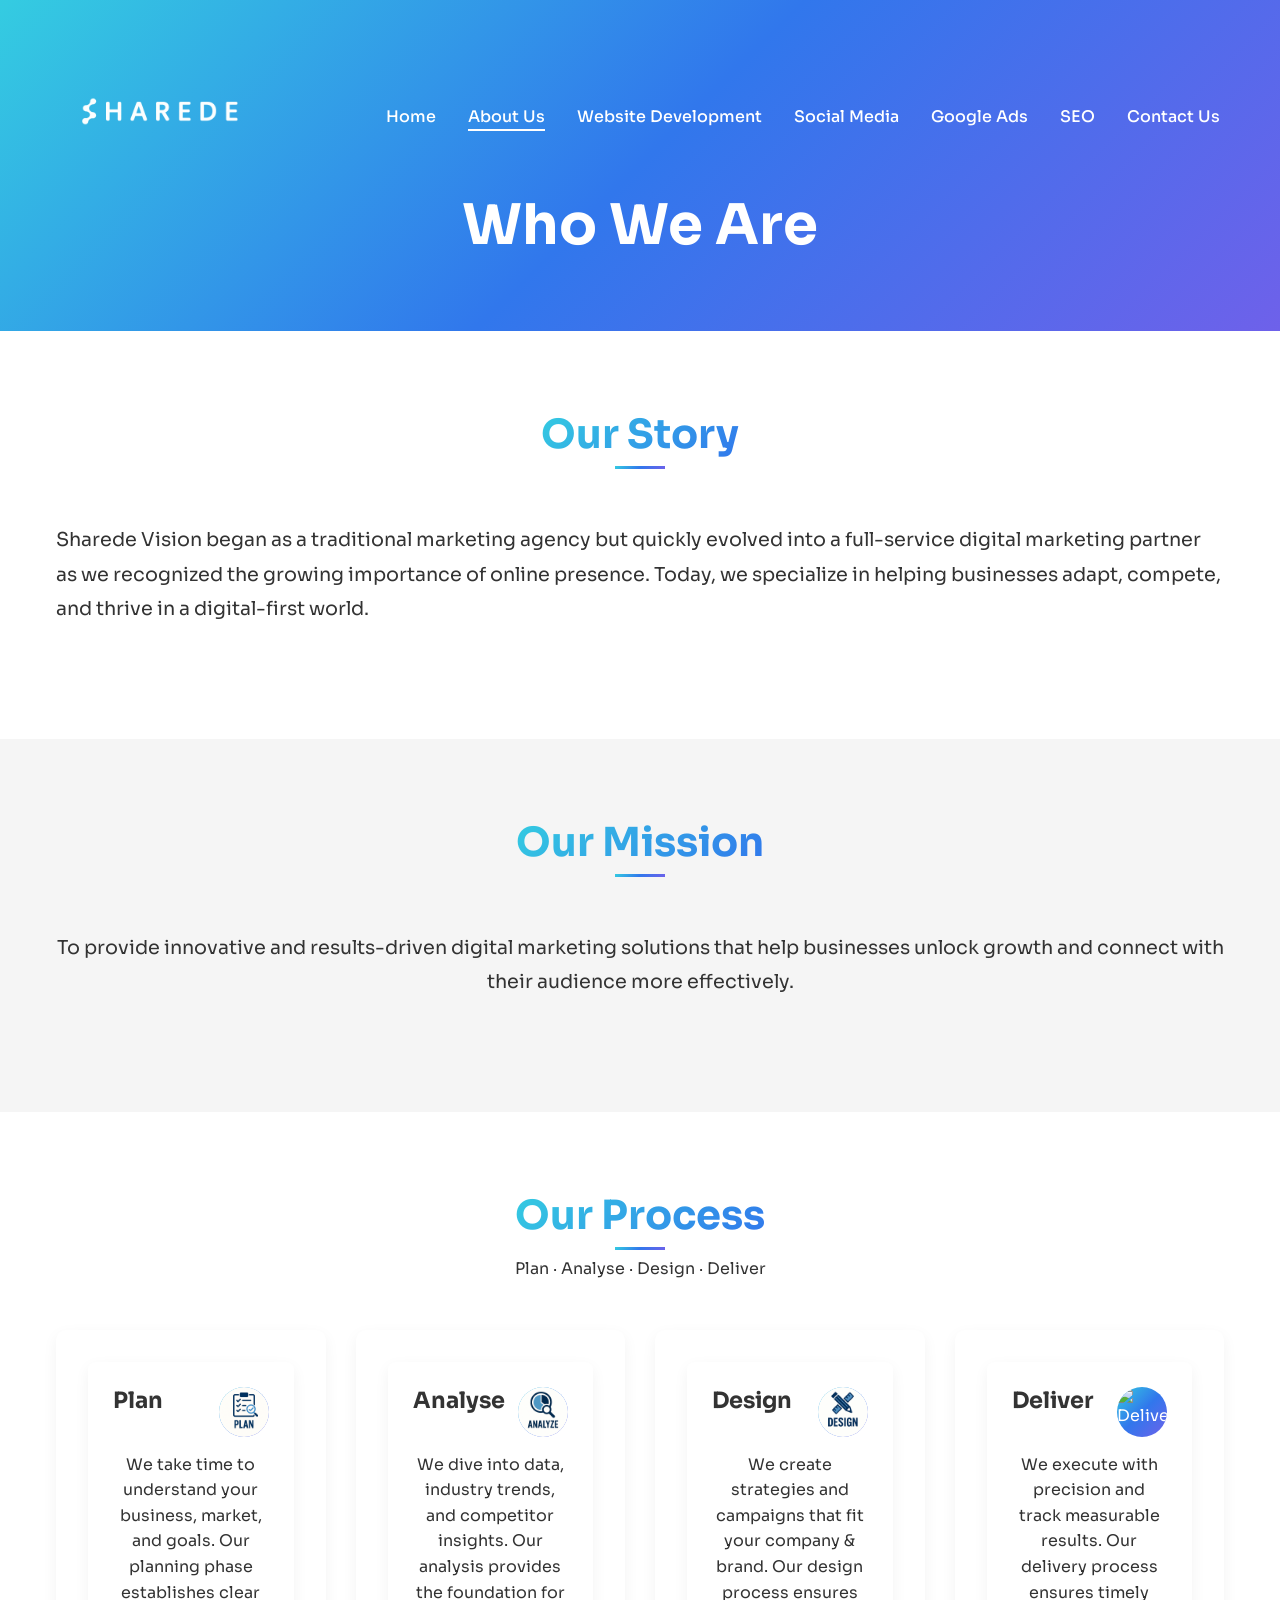
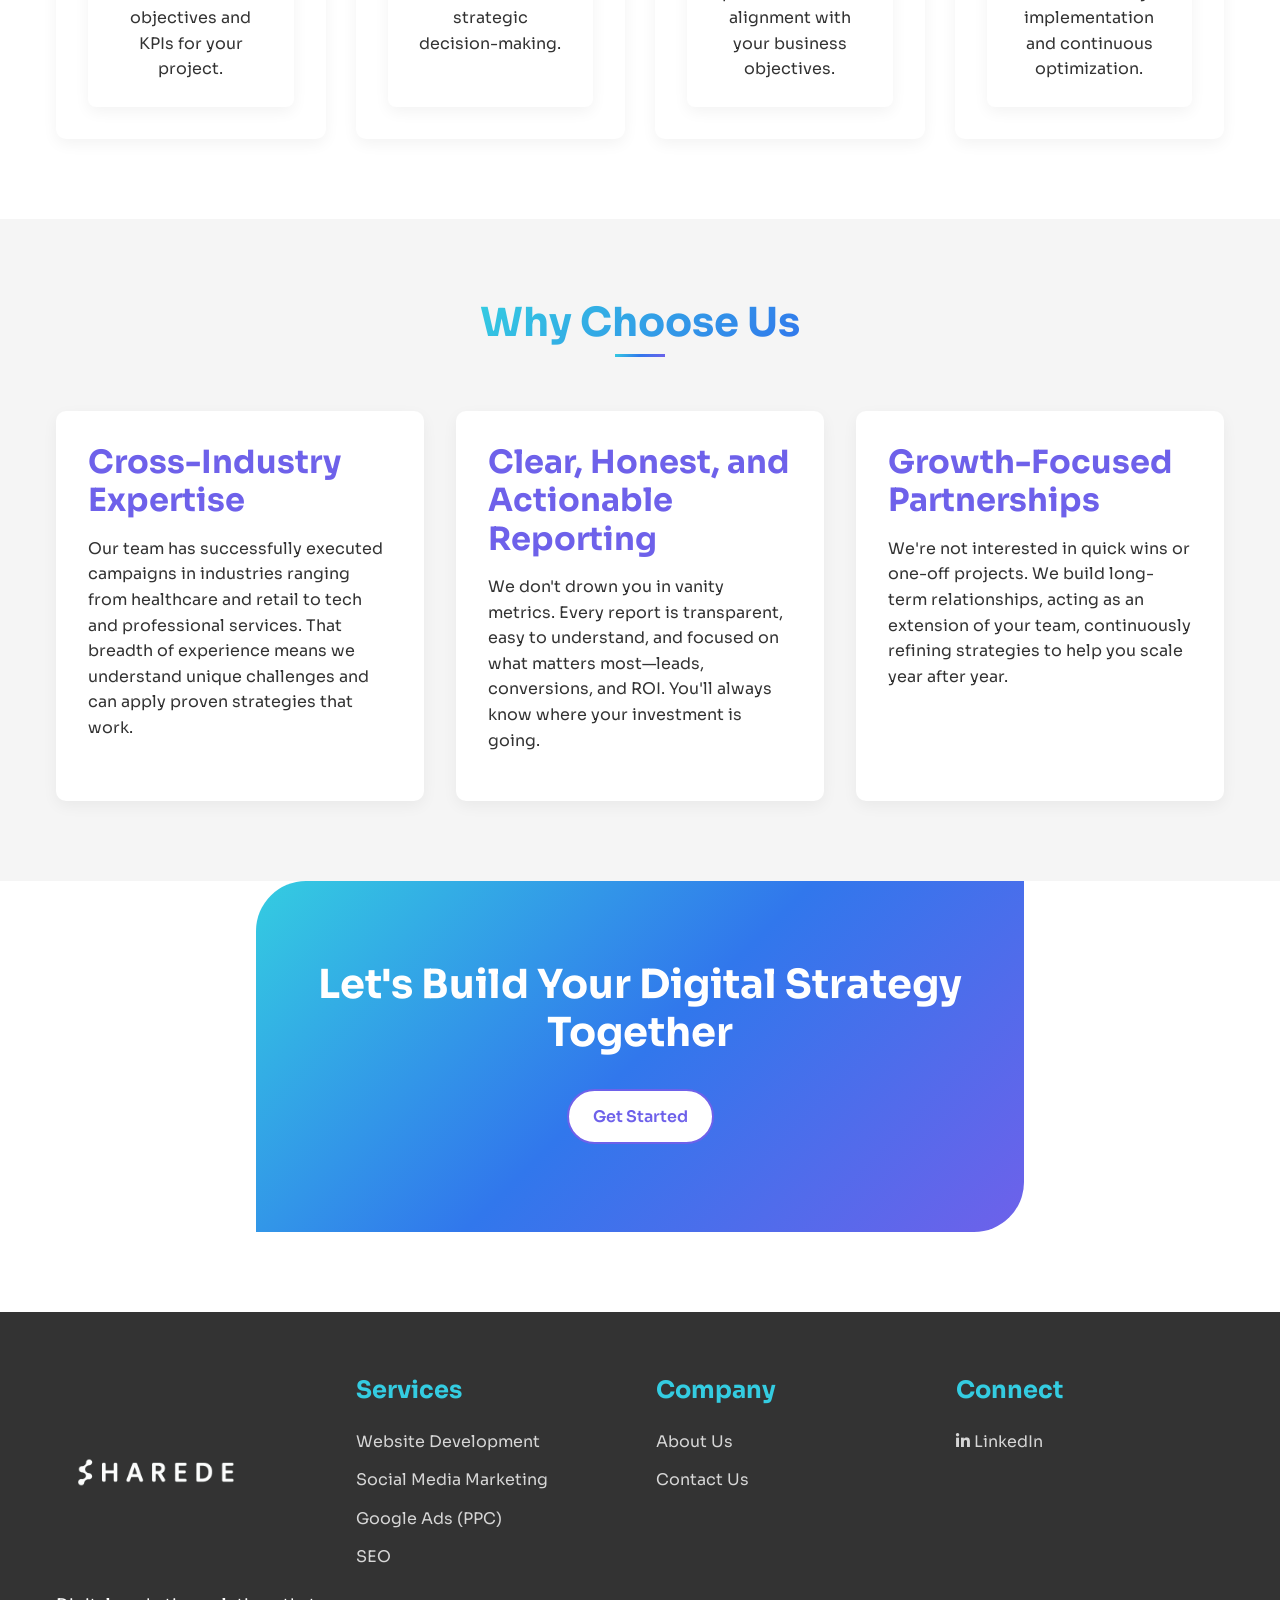
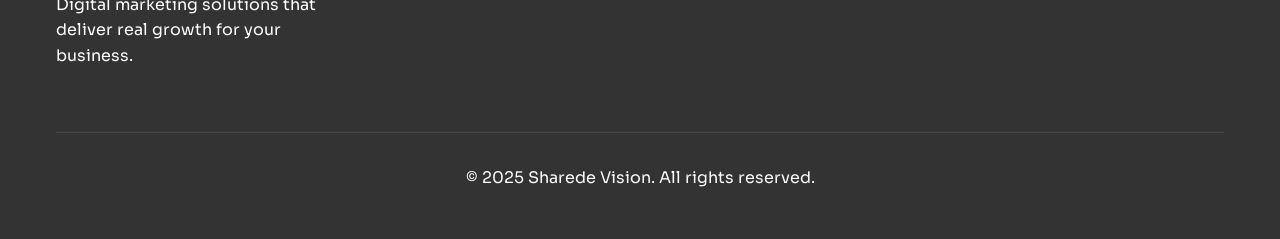
==== commit 0541e3ff: "New Changes: New Major Animations, Complete Layout Switch, New Logos, New Colors, New Buttons." ====
--- a/about.html
+++ b/about.html
@@ -13,6 +13,7 @@
     <link rel="stylesheet" href="css/style.css">
     <link rel="stylesheet" href="css/additional-styles.css">
     <link rel="stylesheet" href="css/animations.css">
+    <link rel="stylesheet" href="css/cta-animations.css">
     <link rel="stylesheet" href="css/scroll-top.css">
     <link rel="stylesheet" href="css/layout-update.css">
     
@@ -25,7 +26,7 @@
         <div class="container header-container">
             <div class="logo">
                 <a href="index.html">
-                    <img src="Sharede Logo Full with Background.png" alt="Sharede Vision Logo">
+                    <img src="Sharede Logo Full no Background.png" alt="Sharede Vision Logo">
                 </a>
             </div>
             
@@ -90,7 +91,7 @@
                             <div class="card-header">
                                 <h3 class="card-title">Plan</h3>
                                 <div class="card-icon">
-                                    <img src="images/plan-icon.jpg" alt="Planning Process">
+                                    <img src="Copilot Plan.png" alt="Planning Process">
                                 </div>
                             </div>
                             <div class="card-body">
@@ -105,7 +106,7 @@
                             <div class="card-header">
                                 <h3 class="card-title">Analyse</h3>
                                 <div class="card-icon">
-                                    <img src="images/analyse-icon.jpg" alt="Analysis Process">
+                                    <img src="Copilot Analyze.png" alt="Analysis Process">
                                 </div>
                             </div>
                             <div class="card-body">
@@ -120,7 +121,7 @@
                             <div class="card-header">
                                 <h3 class="card-title">Design</h3>
                                 <div class="card-icon">
-                                    <img src="images/design-icon.jpg" alt="Design Process">
+                                    <img src="Copilot Design.png" alt="Design Process">
                                 </div>
                             </div>
                             <div class="card-body">
@@ -219,6 +220,8 @@
     <!-- JavaScript -->
     <script src="js/main.js"></script>
     <script src="js/scroll-animations.js"></script>
+    <script src="js/animations.js"></script>
     <script src="js/scroll-top.js"></script>
+    <script src="js/layout-update.js"></script>
 </body>
 </html>
--- a/css/style.css
+++ b/css/style.css
@@ -118,11 +118,8 @@
 header {
     position: fixed;
     top: 0;
-    left: 0;
     width: 100%;
     z-index: 1000;
-    background-color: rgba(255, 255, 255, 0.95);
-    box-shadow: 0 2px 10px rgba(0, 0, 0, 0.1);
     transition: all 0.3s ease;
 }
 
@@ -131,6 +128,12 @@
     justify-content: space-between;
     align-items: center;
     padding: 1rem 0;
+    width: 100%;
+}
+
+.hero-logo, .logo img {
+  opacity: 1 !important;
+  transform: none !important;
 }
 
 .logo {
@@ -140,14 +143,16 @@
 }
 
 .logo img {
-    height: 100px;
+    width: 100%;  
     border-radius: 25%;
-}
+    color: white;
+}
+
 
 .hero-logo {
     width: 100%;
     max-width: 500px; /* keeps it from getting too big on desktop */
-    height: auto; /* maintains aspect ratio */
+    height: 500px; /* maintains aspect ratio */
     margin-bottom: 2rem; /* adjust spacing */
 }
 
@@ -376,6 +381,9 @@
     color: var(--white);
     text-align: center;
     padding: 5rem 0;
+    width: 60%;
+    margin: 0 auto 5rem auto;
+    border-radius: 50px 0 50px 0;
 }
 
 .cta-section h2 {
--- a/css/animations.css
+++ b/css/animations.css
@@ -32,7 +32,7 @@
 
 /* Section Titles (scroll-triggered) */
 .section-title h2 {
-  opacity: 0;
+  opacity: 1;
   transform: translateY(30px);
   transition: all 1s ease-out;
 }
@@ -153,7 +153,7 @@
 .deliver-step.animate {
   opacity: 1;
   transform: scale(1);
-=======
+}
 /* Animations and Transitions for Sharede Vision */
 
 /* Fade In Animation */
@@ -248,7 +248,7 @@
 
 .animate-scale-in {
     animation: scaleIn 0.8s ease forwards;
-    opacity: 0;
+    opacity: 1;
 }
 
 .animate-pulse {
@@ -556,3 +556,4 @@
     from, to { border-color: transparent }
     50% { border-color: var(--teal) }
 
+}
--- a/css/cta-animations.css
+++ b/css/cta-animations.css
@@ -0,0 +1,45 @@
+/* CTA Section Enhancements */
+.cta-section {
+    position: relative;
+    overflow: hidden;
+}
+
+.cta-shapes {
+    position: absolute;
+    top: 0;
+    left: 0;
+    width: 100%;
+    height: 100%;
+    overflow: hidden;
+    z-index: 1;
+}
+
+.cta-section .container {
+    position: relative;
+    z-index: 2;
+}
+
+.cta-shape {
+    position: absolute;
+    border-radius: 50%;
+    opacity: 0.15;
+}
+
+.cta-shape-1 {
+    top: -50px;
+    right: -50px;
+    width: 200px;
+    height: 200px;
+    background: var(--blue);
+    animation: float 10s ease-in-out infinite;
+}
+
+.cta-shape-2 {
+    bottom: -100px;
+    left: -50px;
+    width: 300px;
+    height: 300px;
+    background: var(--purple);
+    animation: float 15s ease-in-out infinite;
+}
+
--- a/css/layout-update.css
+++ b/css/layout-update.css
@@ -2,7 +2,7 @@
 
 /* Navbar Styling */
 .header-container {
-    background: var(--gradient-primary);
+    width: 100%;
     padding: 15px 20px;
     border-radius: 0;
 }
@@ -13,15 +13,19 @@
 }
 
 .logo img {
-    max-height: 50px;
+    max-height: 200px;
+    max-width: 100%;
+    color: white;
 }
 
 /* Banner Section */
 .banner-section {
     background: var(--gradient-primary);
     color: white;
-    padding: 60px 0;
-    margin: 40px 0;
+    width: 50%;
+    border-radius: 0px 50px 0px 50px;
+    padding: 40px 0;
+    margin: auto;
 }
 
 .banner-container {
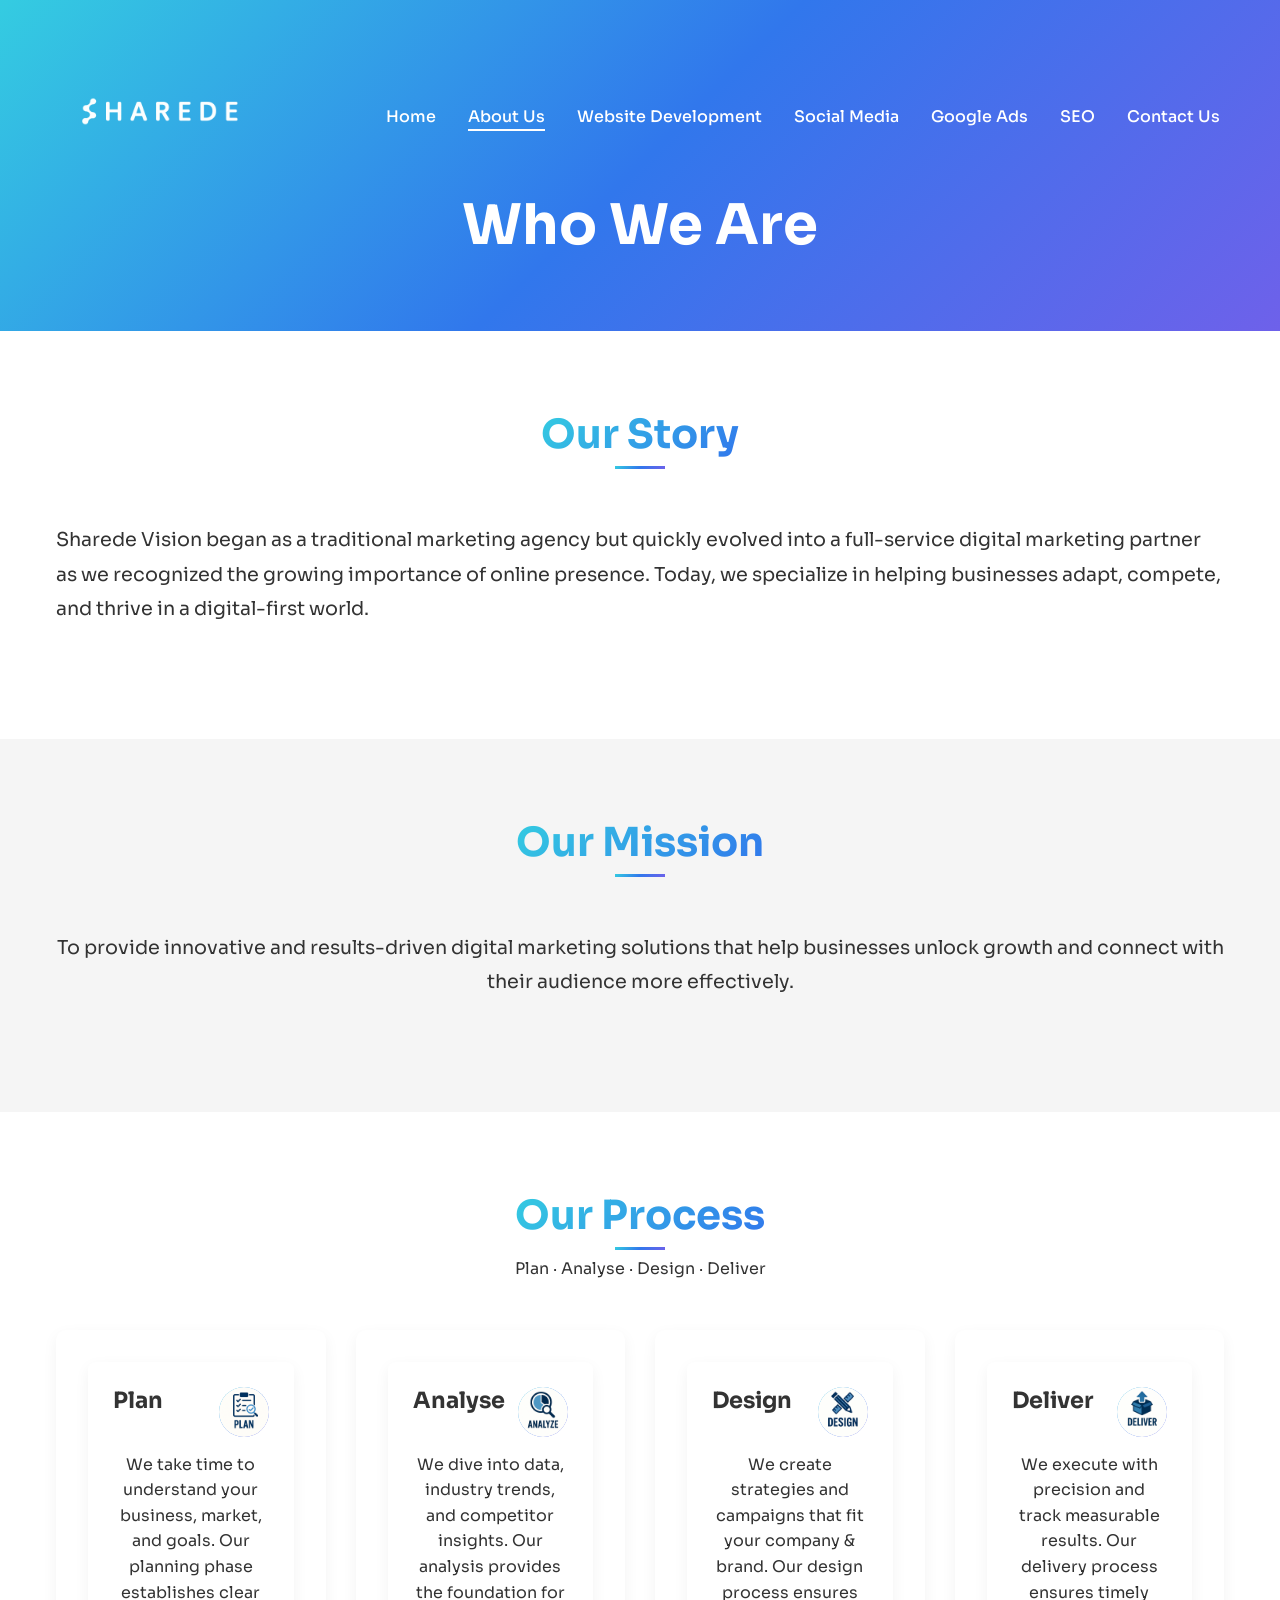
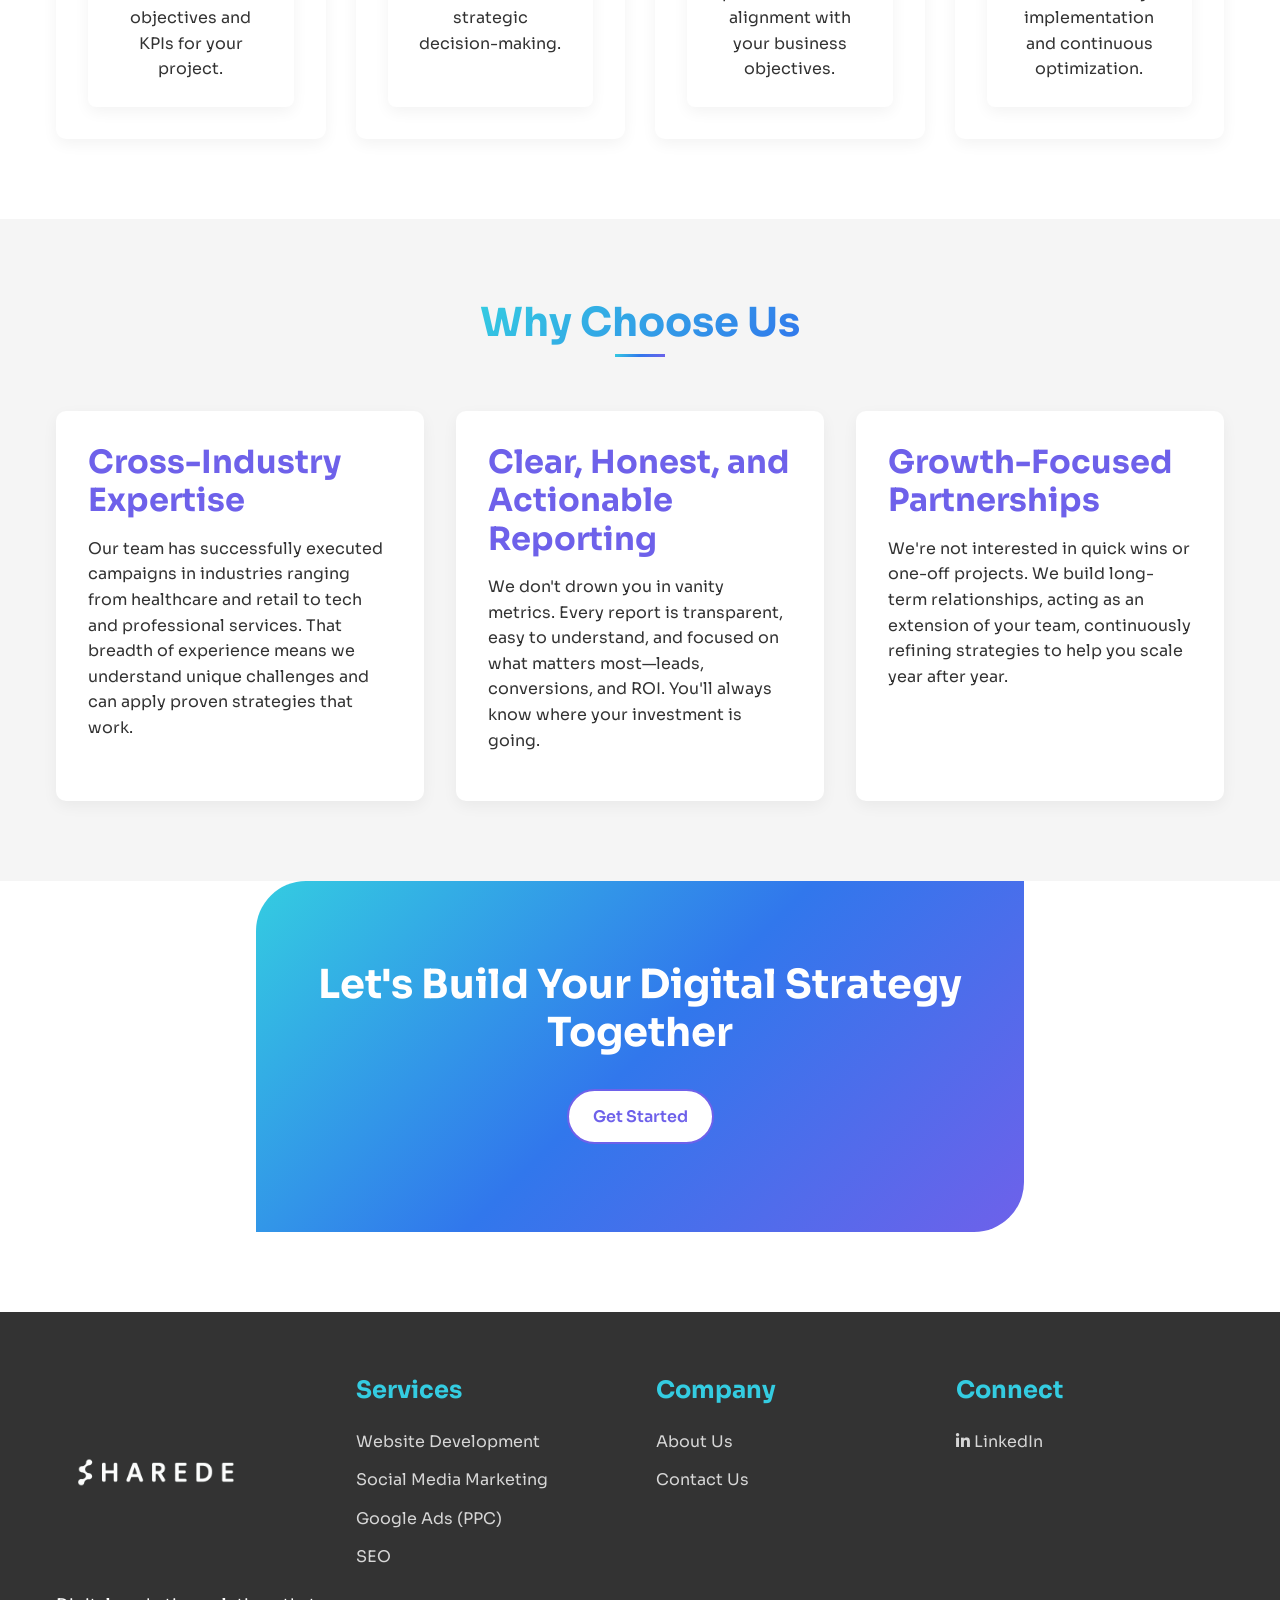
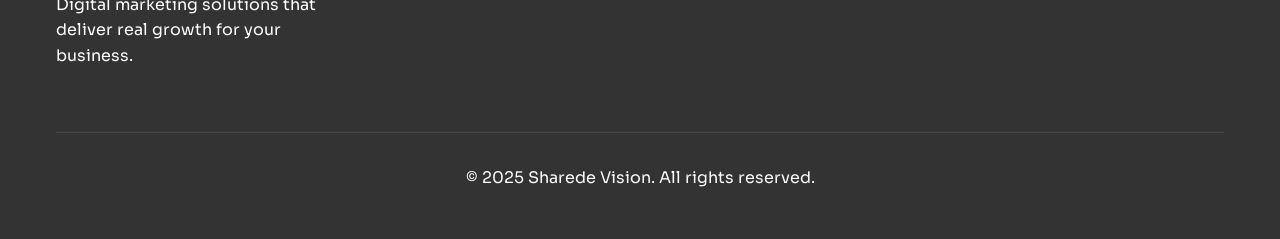
==== commit 5b8cc1c8: "New Changes: Icon Add-Ons, and Pictures." ====
--- a/about.html
+++ b/about.html
@@ -136,7 +136,7 @@
                             <div class="card-header">
                                 <h3 class="card-title">Deliver</h3>
                                 <div class="card-icon">
-                                    <img src="images/deliver-icon.jpg" alt="Delivery Process">
+                                    <img src="Copilot Deliver.png" alt="Delivery Process">
                                 </div>
                             </div>
                             <div class="card-body">
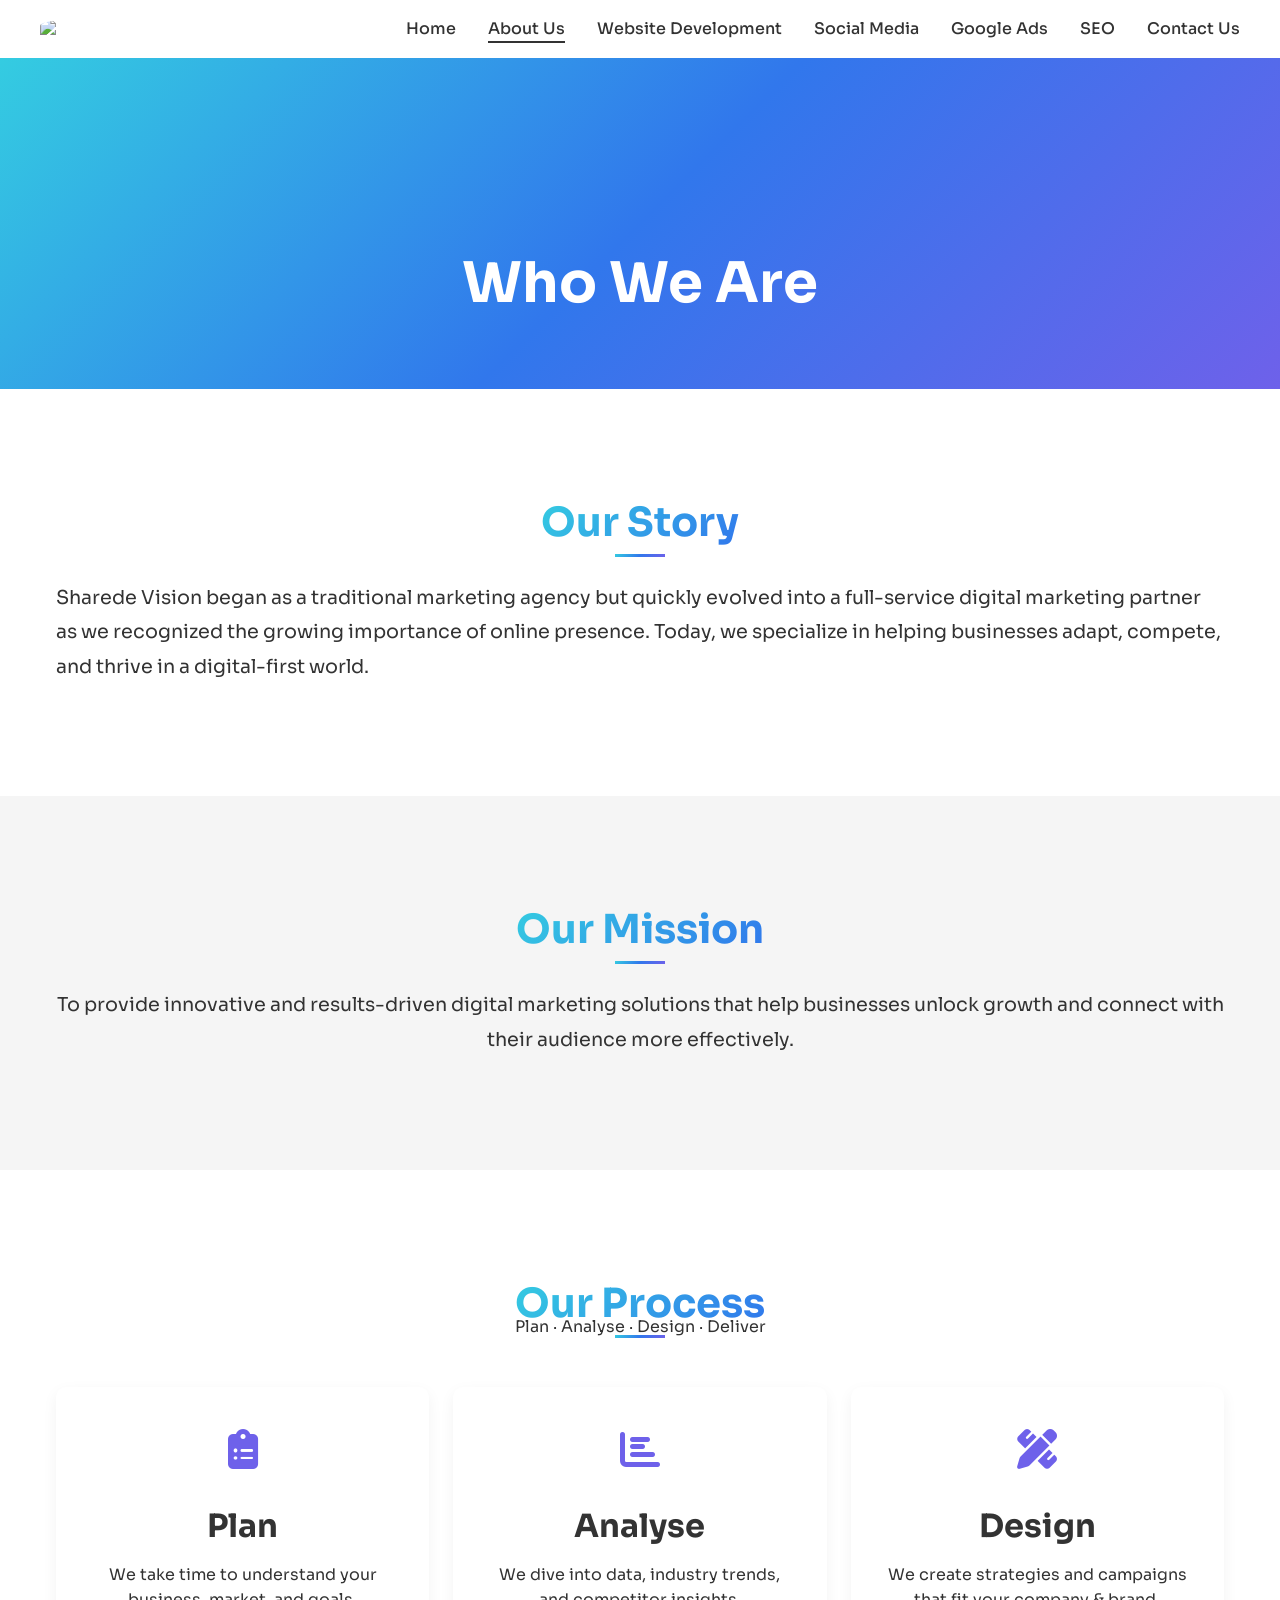
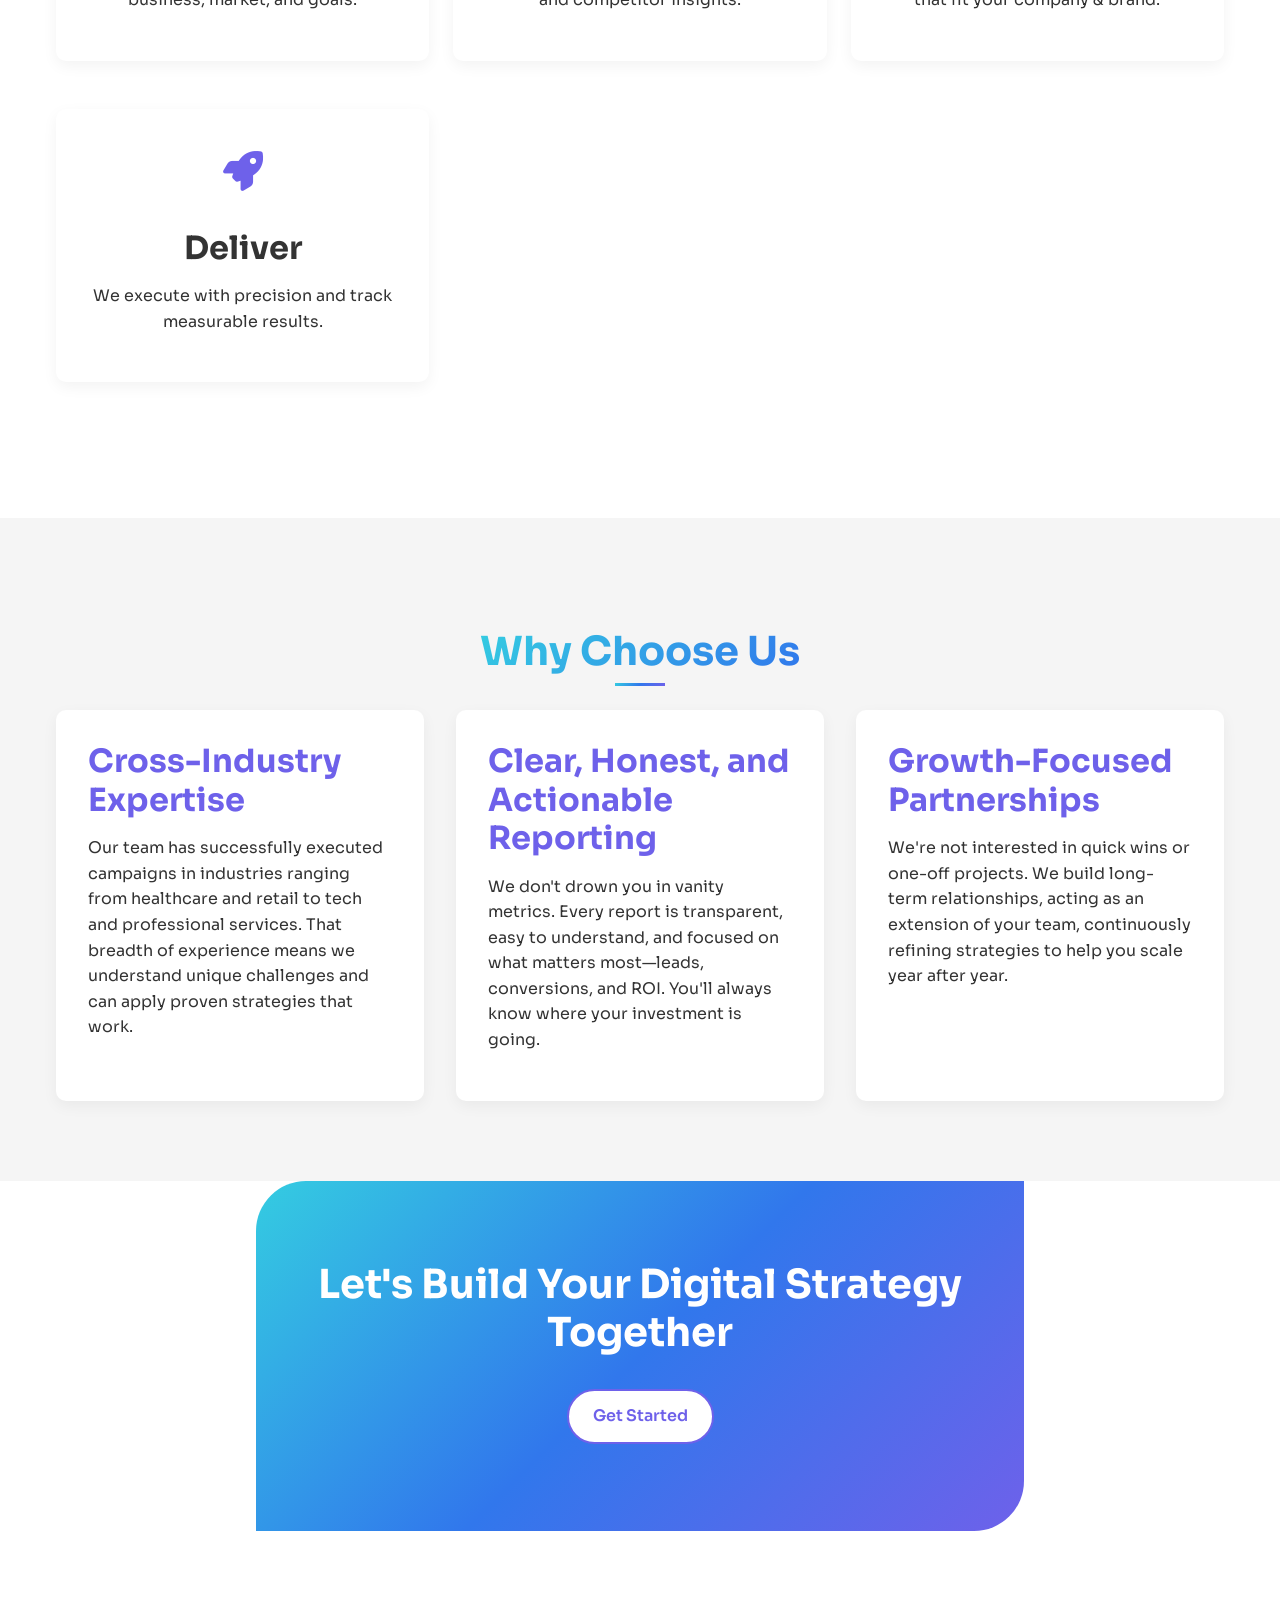
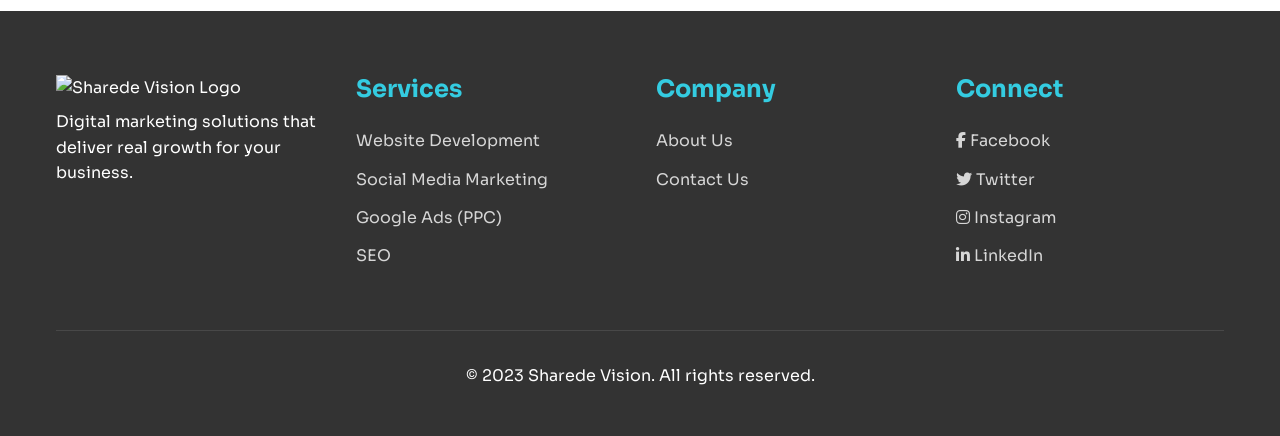
==== commit e5ee1d11: "Fix missing layout files and add references to all HTML pages Co-authored-by: Wafi Syed <wafi.syed5@" ====
--- a/about.html
+++ b/about.html
@@ -7,7 +7,7 @@
     <meta name="description" content="Learn about Sharede Vision, our mission, and our process for delivering innovative digital marketing solutions.">
     
     <!-- Favicon -->
-    <link rel="icon" type="image/png" href="Sharede Submark Logo no BG.png">
+    <link rel="icon" type="image/png" href="images/favicon.png">
     
     <!-- CSS -->
     <link rel="stylesheet" href="css/style.css">
@@ -26,7 +26,7 @@
         <div class="container header-container">
             <div class="logo">
                 <a href="index.html">
-                    <img src="Sharede Logo Full no Background.png" alt="Sharede Vision Logo">
+                    <img src="images/logo.png" alt="Sharede Vision Logo">
                 </a>
             </div>
             
@@ -86,64 +86,32 @@
             </div>
             <div class="process-grid">
                 <div class="process-item">
-                    <div class="card-square">
-                        <div class="card-content">
-                            <div class="card-header">
-                                <h3 class="card-title">Plan</h3>
-                                <div class="card-icon">
-                                    <img src="Copilot Plan.png" alt="Planning Process">
-                                </div>
-                            </div>
-                            <div class="card-body">
-                                <p>We take time to understand your business, market, and goals. Our planning phase establishes clear objectives and KPIs for your project.</p>
-                            </div>
-                        </div>
+                    <div class="process-icon">
+                        <i class="fas fa-clipboard-list"></i>
                     </div>
+                    <h3>Plan</h3>
+                    <p>We take time to understand your business, market, and goals.</p>
                 </div>
                 <div class="process-item">
-                    <div class="card-square">
-                        <div class="card-content">
-                            <div class="card-header">
-                                <h3 class="card-title">Analyse</h3>
-                                <div class="card-icon">
-                                    <img src="Copilot Analyze.png" alt="Analysis Process">
-                                </div>
-                            </div>
-                            <div class="card-body">
-                                <p>We dive into data, industry trends, and competitor insights. Our analysis provides the foundation for strategic decision-making.</p>
-                            </div>
-                        </div>
+                    <div class="process-icon">
+                        <i class="fas fa-chart-bar"></i>
                     </div>
+                    <h3>Analyse</h3>
+                    <p>We dive into data, industry trends, and competitor insights.</p>
                 </div>
                 <div class="process-item">
-                    <div class="card-square">
-                        <div class="card-content">
-                            <div class="card-header">
-                                <h3 class="card-title">Design</h3>
-                                <div class="card-icon">
-                                    <img src="Copilot Design.png" alt="Design Process">
-                                </div>
-                            </div>
-                            <div class="card-body">
-                                <p>We create strategies and campaigns that fit your company & brand. Our design process ensures alignment with your business objectives.</p>
-                            </div>
-                        </div>
+                    <div class="process-icon">
+                        <i class="fas fa-pencil-ruler"></i>
                     </div>
+                    <h3>Design</h3>
+                    <p>We create strategies and campaigns that fit your company & brand.</p>
                 </div>
                 <div class="process-item">
-                    <div class="card-square">
-                        <div class="card-content">
-                            <div class="card-header">
-                                <h3 class="card-title">Deliver</h3>
-                                <div class="card-icon">
-                                    <img src="Copilot Deliver.png" alt="Delivery Process">
-                                </div>
-                            </div>
-                            <div class="card-body">
-                                <p>We execute with precision and track measurable results. Our delivery process ensures timely implementation and continuous optimization.</p>
-                            </div>
-                        </div>
+                    <div class="process-icon">
+                        <i class="fas fa-rocket"></i>
                     </div>
+                    <h3>Deliver</h3>
+                    <p>We execute with precision and track measurable results.</p>
                 </div>
             </div>
         </div>
@@ -185,7 +153,7 @@
         <div class="container">
             <div class="footer-grid">
                 <div class="footer-logo">
-                    <img src="Sharede Logo Full no Background.png" alt="Sharede Vision Logo">
+                    <img src="images/logo-white.png" alt="Sharede Vision Logo">
                     <p>Digital marketing solutions that deliver real growth for your business.</p>
                 </div>
                 <div class="footer-links">
@@ -207,19 +175,21 @@
                 <div class="footer-links">
                     <h4>Connect</h4>
                     <ul class="social-links">
-                        <li><a href="https://www.linkedin.com/company/sharede-inc/" target="_blank"><i class="fab fa-linkedin-in"></i> LinkedIn</a></li>
+                        <li><a href="#"><i class="fab fa-facebook-f"></i> Facebook</a></li>
+                        <li><a href="#"><i class="fab fa-twitter"></i> Twitter</a></li>
+                        <li><a href="#"><i class="fab fa-instagram"></i> Instagram</a></li>
+                        <li><a href="#"><i class="fab fa-linkedin-in"></i> LinkedIn</a></li>
                     </ul>
                 </div>
             </div>
             <div class="footer-bottom">
-                <p>&copy; 2025 Sharede Vision. All rights reserved.</p>
+                <p>&copy; 2023 Sharede Vision. All rights reserved.</p>
             </div>
         </div>
     </footer>
     
     <!-- JavaScript -->
     <script src="js/main.js"></script>
-    <script src="js/scroll-animations.js"></script>
     <script src="js/animations.js"></script>
     <script src="js/scroll-top.js"></script>
     <script src="js/layout-update.js"></script>
--- a/css/style.css
+++ b/css/style.css
@@ -116,7 +116,7 @@
 
 /* Header & Navigation */
 header {
-    position: fixed;
+    position: static;
     top: 0;
     width: 100%;
     z-index: 1000;
@@ -250,7 +250,7 @@
 .hero {
     background: var(--gradient-primary);
     color: var(--white);
-    padding: 10rem 0 5rem;
+    padding: 5rem 0 5rem;
     position: relative;
     overflow: hidden;
 }
--- a/css/layout-update.css
+++ b/css/layout-update.css
@@ -1,105 +1,118 @@
-/* Layout Update CSS */
-
-/* Navbar Styling */
-.header-container {
-    width: 100%;
-    padding: 15px 20px;
-    border-radius: 0;
-}
-
-.nav-menu .nav-link {
-    color: white;
-    font-weight: 500;
-}
-
-.logo img {
-    max-height: 200px;
-    max-width: 100%;
-    color: white;
-}
+/**
+ * Layout Update Styles
+ * Additional styles for the updated layout components
+ */
 
 /* Banner Section */
 .banner-section {
-    background: var(--gradient-primary);
-    color: white;
-    width: 50%;
-    border-radius: 0px 50px 0px 50px;
-    padding: 40px 0;
-    margin: auto;
+    background: linear-gradient(135deg, #3a7bd5, #00d2ff);
+    padding: 3rem 0;
+    margin: 2rem 0;
+    color: #fff;
+    border-radius: 8px;
+    box-shadow: 0 4px 15px rgba(0, 0, 0, 0.1);
 }
 
 .banner-container {
-    display: flex;
-    justify-content: space-between;
-    align-items: center;
-    flex-wrap: wrap;
+    max-width: 1200px;
+    margin: 0 auto;
+    padding: 0 1.5rem;
 }
 
 .banner-content {
-    flex: 1;
-    min-width: 300px;
-    padding-right: 30px;
-}
-
-.banner-action {
-    margin-top: 20px;
+    text-align: center;
 }
 
 .banner-content h2 {
-    font-size: 2.5rem;
-    margin-bottom: 15px;
+    font-size: 2.2rem;
+    margin-bottom: 1rem;
+    color: #fff;
 }
 
 .banner-content p {
     font-size: 1.1rem;
-    margin-bottom: 0;
-}
-
-/* Alternating Sections */
-.section-alt {
+    margin-bottom: 1.5rem;
+    max-width: 800px;
+    margin-left: auto;
+    margin-right: auto;
+}
+
+.banner-action {
+    margin-top: 1.5rem;
+}
+
+.banner-action .btn {
+    padding: 0.8rem 2rem;
+    font-size: 1.1rem;
+    border-radius: 30px;
+    transition: all 0.3s ease;
+}
+
+/* Horizontal Scrolling Cards */
+.scroll-container {
+    position: relative;
+    width: 100%;
+    margin: 2rem 0;
+    padding: 1rem 0;
+}
+
+.scroll-wrapper {
+    display: flex;
+    overflow-x: auto;
+    scroll-behavior: smooth;
+    -webkit-overflow-scrolling: touch;
+    padding: 1rem 0.5rem;
+    scrollbar-width: none; /* Firefox */
+    -ms-overflow-style: none; /* IE and Edge */
+}
+
+.scroll-wrapper::-webkit-scrollbar {
+    display: none; /* Chrome, Safari, Opera */
+}
+
+.scroll-item {
+    flex: 0 0 auto;
+    width: 300px;
+    margin-right: 1.5rem;
+}
+
+.scroll-controls {
+    display: flex;
+    justify-content: center;
+    margin-top: 1.5rem;
+}
+
+.scroll-btn {
+    background-color: #fff;
+    border: 1px solid #ddd;
+    border-radius: 50%;
+    width: 40px;
+    height: 40px;
     display: flex;
     align-items: center;
-    margin: 60px 0;
-    gap: 40px;
-}
-
-.section-alt-reverse {
-    flex-direction: row-reverse;
-}
-
-.section-alt-image {
-    flex: 1;
-    min-width: 300px;
-}
-
-.section-alt-image img {
-    width: 100%;
-    height: auto;
+    justify-content: center;
+    margin: 0 0.5rem;
+    cursor: pointer;
+    transition: all 0.3s ease;
+    box-shadow: 0 2px 5px rgba(0, 0, 0, 0.1);
+}
+
+.scroll-btn:hover {
+    background-color: #f5f5f5;
+    transform: translateY(-2px);
+    box-shadow: 0 4px 8px rgba(0, 0, 0, 0.1);
+}
+
+.scroll-btn i {
+    color: #333;
+    font-size: 1rem;
+}
+
+/* Card Square Design */
+.card-square {
+    background-color: #fff;
     border-radius: 8px;
-    box-shadow: 0 5px 15px rgba(0, 0, 0, 0.1);
-}
-
-.section-alt-content {
-    flex: 1;
-    min-width: 300px;
-}
-
-.section-alt-content h3 {
-    margin-bottom: 20px;
-    font-size: 1.8rem;
-}
-
-.section-alt-content p {
-    margin-bottom: 25px;
-    font-size: 1.1rem;
-    line-height: 1.6;
-}
-
-/* Square Card Layout */
-.card-square {
-    background: white;
-    border-radius: 8px;
-    box-shadow: 0 5px 15px rgba(0, 0, 0, 0.05);
+    box-shadow: 0 4px 15px rgba(0, 0, 0, 0.08);
     height: 100%;
     transition: transform 0.3s ease, box-shadow 0.3s ease;
     overflow: hidden;
@@ -107,11 +120,11 @@
 
 .card-square:hover {
     transform: translateY(-5px);
-    box-shadow: 0 10px 25px rgba(0, 0, 0, 0.1);
+    box-shadow: 0 8px 25px rgba(0, 0, 0, 0.1);
 }
 
 .card-content {
-    padding: 25px;
+    padding: 1.5rem;
     height: 100%;
     display: flex;
     flex-direction: column;
@@ -120,183 +133,88 @@
 .card-header {
     display: flex;
     justify-content: space-between;
-    align-items: flex-start;
-    margin-bottom: 15px;
+    align-items: center;
+    margin-bottom: 1rem;
 }
 
 .card-title {
-    font-size: 1.4rem;
+    font-size: 1.3rem;
     margin: 0;
-    color: var(--color-primary);
+    color: #333;
+    font-weight: 600;
 }
 
 .card-icon {
-    width: 50px;
-    height: 50px;
+    width: 40px;
+    height: 40px;
+    background: linear-gradient(135deg, #3a7bd5, #00d2ff);
+    border-radius: 50%;
     display: flex;
     align-items: center;
     justify-content: center;
-    background: var(--gradient-primary);
-    border-radius: 50%;
-    color: white;
+    color: #fff;
 }
 
 .card-icon i {
-    font-size: 1.5rem;
-}
-
-.card-icon img {
-    width: 100%;
-    height: 100%;
-    object-fit: cover;
-    border-radius: 50%;
+    font-size: 1.2rem;
 }
 
 .card-body {
-    flex: 1;
+    flex-grow: 1;
 }
 
 .card-body p {
     margin: 0;
+    color: #666;
     line-height: 1.6;
 }
 
-/* Horizontal Scrolling */
-.scroll-container {
-    position: relative;
-    padding: 20px 0;
-    margin: 30px 0;
-}
-
-.scroll-wrapper {
-    display: flex;
-    overflow-x: auto;
-    scroll-behavior: smooth;
-    -webkit-overflow-scrolling: touch;
-    scrollbar-width: none; /* Firefox */
-    gap: 20px;
-    padding: 10px 0;
-}
-
-.scroll-wrapper::-webkit-scrollbar {
-    display: none; /* Chrome, Safari, Opera */
-}
-
-.scroll-item {
-    flex: 0 0 300px;
-    min-width: 300px;
-    height: 350px;
-}
-
-.scroll-controls {
-    display: flex;
-    justify-content: center;
-    margin-top: 20px;
-    gap: 15px;
-}
-
-.scroll-btn {
-    width: 40px;
-    height: 40px;
-    border-radius: 50%;
-    background: white;
-    border: 1px solid var(--color-primary);
-    color: var(--color-primary);
-    display: flex;
-    align-items: center;
-    justify-content: center;
-    cursor: pointer;
-    transition: all 0.3s ease;
-}
-
-.scroll-btn:hover {
-    background: var(--gradient-primary);
-    color: white;
-}
-
-/* Accordion */
-.accordion {
-    margin: 20px 0;
-}
-
-.accordion-item {
-    margin-bottom: 15px;
-    border-radius: 8px;
-    overflow: hidden;
-    box-shadow: 0 2px 10px rgba(0, 0, 0, 0.05);
-}
-
-.accordion-header {
-    background: white;
-    padding: 15px 20px;
-    display: flex;
-    justify-content: space-between;
-    align-items: center;
-    cursor: pointer;
-    transition: background 0.3s ease;
-}
-
-.accordion-header h3 {
-    margin: 0;
-    font-size: 1.2rem;
-    color: var(--color-primary);
-}
-
-.accordion-icon {
-    transition: transform 0.3s ease;
-}
-
-.accordion-item.active .accordion-icon {
-    transform: rotate(180deg);
-}
-
-.accordion-content {
-    background: #f9f9f9;
-    padding: 0;
-    max-height: 0;
-    overflow: hidden;
-    transition: all 0.3s ease;
-}
-
-.accordion-item.active .accordion-content {
-    padding: 15px 20px;
-    max-height: 500px;
-}
-
-/* Process Grid Update */
+/* Process Grid with Cards */
 .process-grid {
     display: grid;
-    grid-template-columns: repeat(auto-fit, minmax(250px, 1fr));
-    gap: 30px;
-    margin-top: 40px;
+    grid-template-columns: repeat(auto-fill, minmax(280px, 1fr));
+    gap: 1.5rem;
+    margin: 2rem 0;
 }
 
 .process-item {
-    height: 100%;
+    margin-bottom: 1.5rem;
 }
 
 /* Responsive Adjustments */
 @media (max-width: 768px) {
-    .section-alt {
-        flex-direction: column;
-    }
-    
-    .section-alt-reverse {
-        flex-direction: column;
-    }
-    
-    .banner-container {
-        flex-direction: column;
-    }
-    
-    .banner-content {
-        padding-right: 0;
-        margin-bottom: 20px;
-    }
-    
     .scroll-item {
-        flex: 0 0 250px;
-        min-width: 250px;
-    }
-}
-
+        width: 260px;
+    }
+    
+    .banner-content h2 {
+        font-size: 1.8rem;
+    }
+    
+    .banner-content p {
+        font-size: 1rem;
+    }
+    
+    .process-grid {
+        grid-template-columns: repeat(auto-fill, minmax(240px, 1fr));
+    }
+}
+
+@media (max-width: 480px) {
+    .scroll-item {
+        width: 220px;
+    }
+    
+    .card-title {
+        font-size: 1.1rem;
+    }
+    
+    .banner-content h2 {
+        font-size: 1.5rem;
+    }
+    
+    .process-grid {
+        grid-template-columns: 1fr;
+    }
+}
+
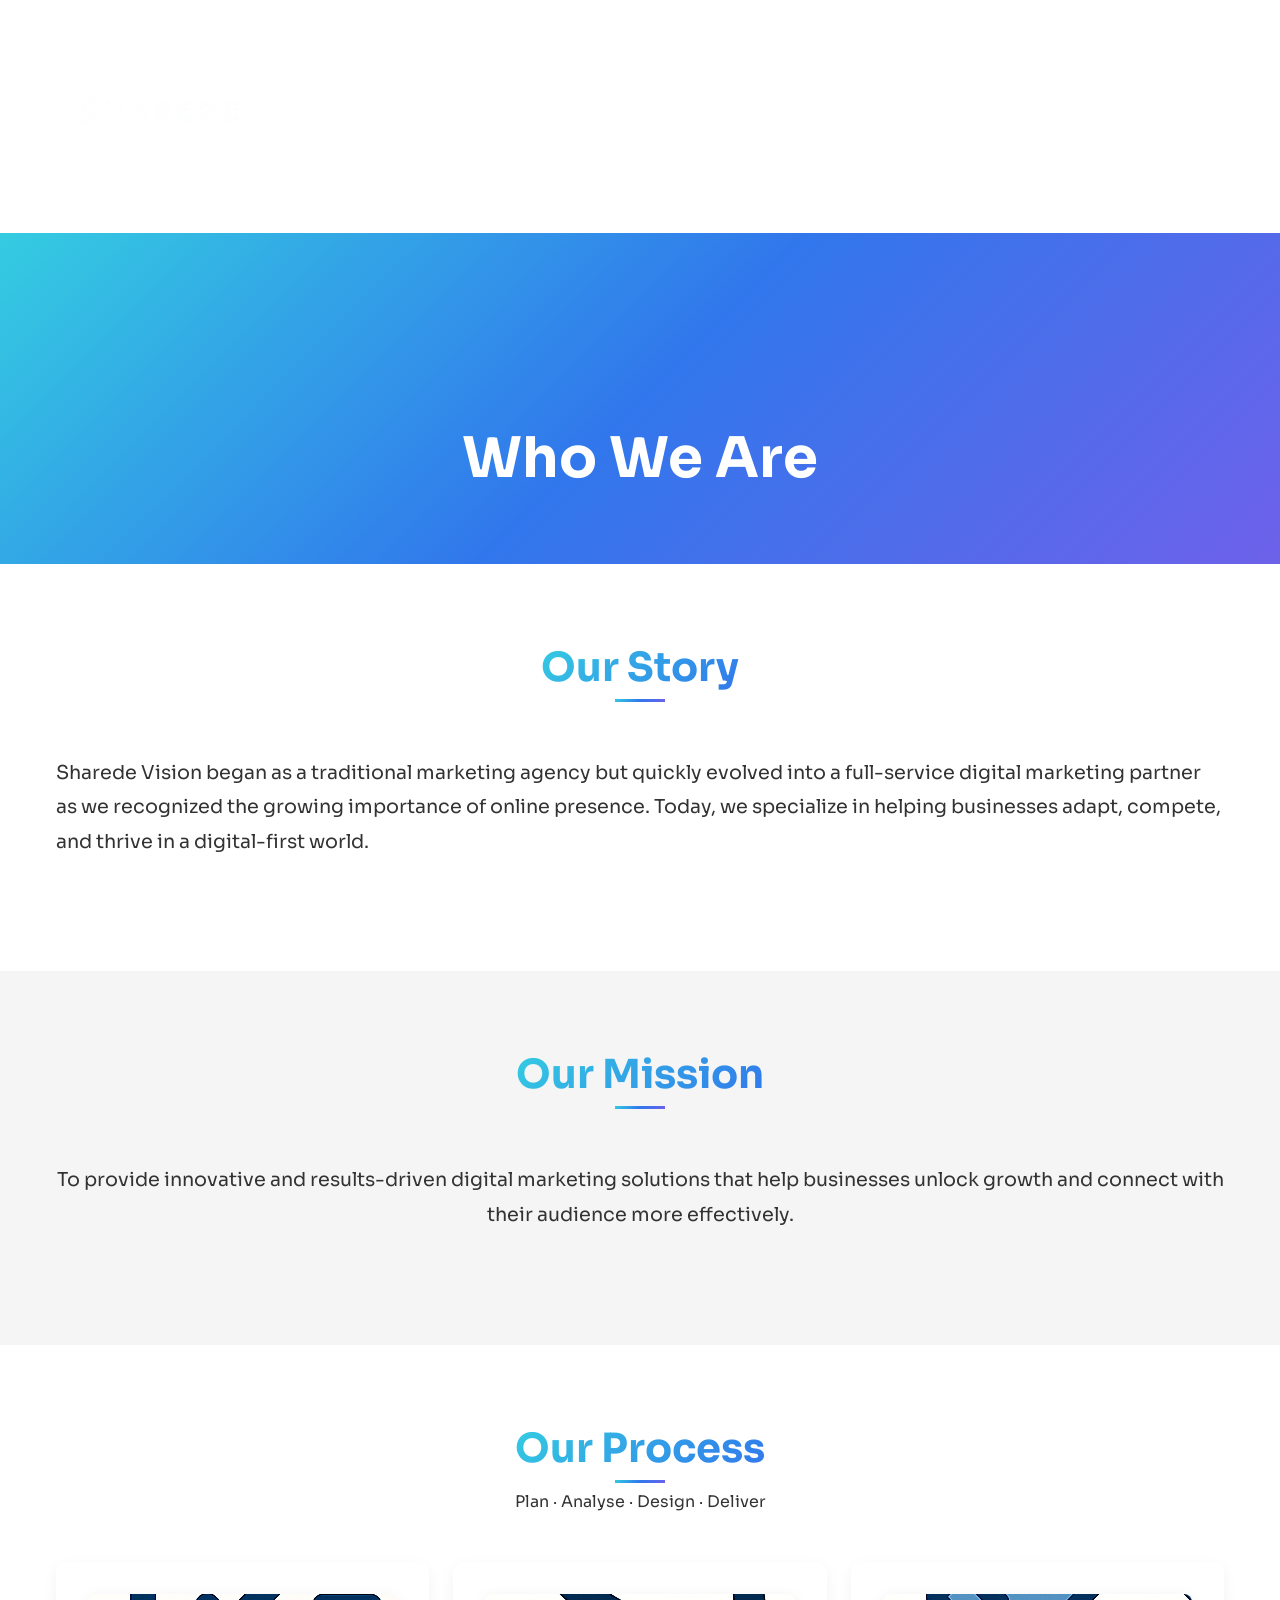
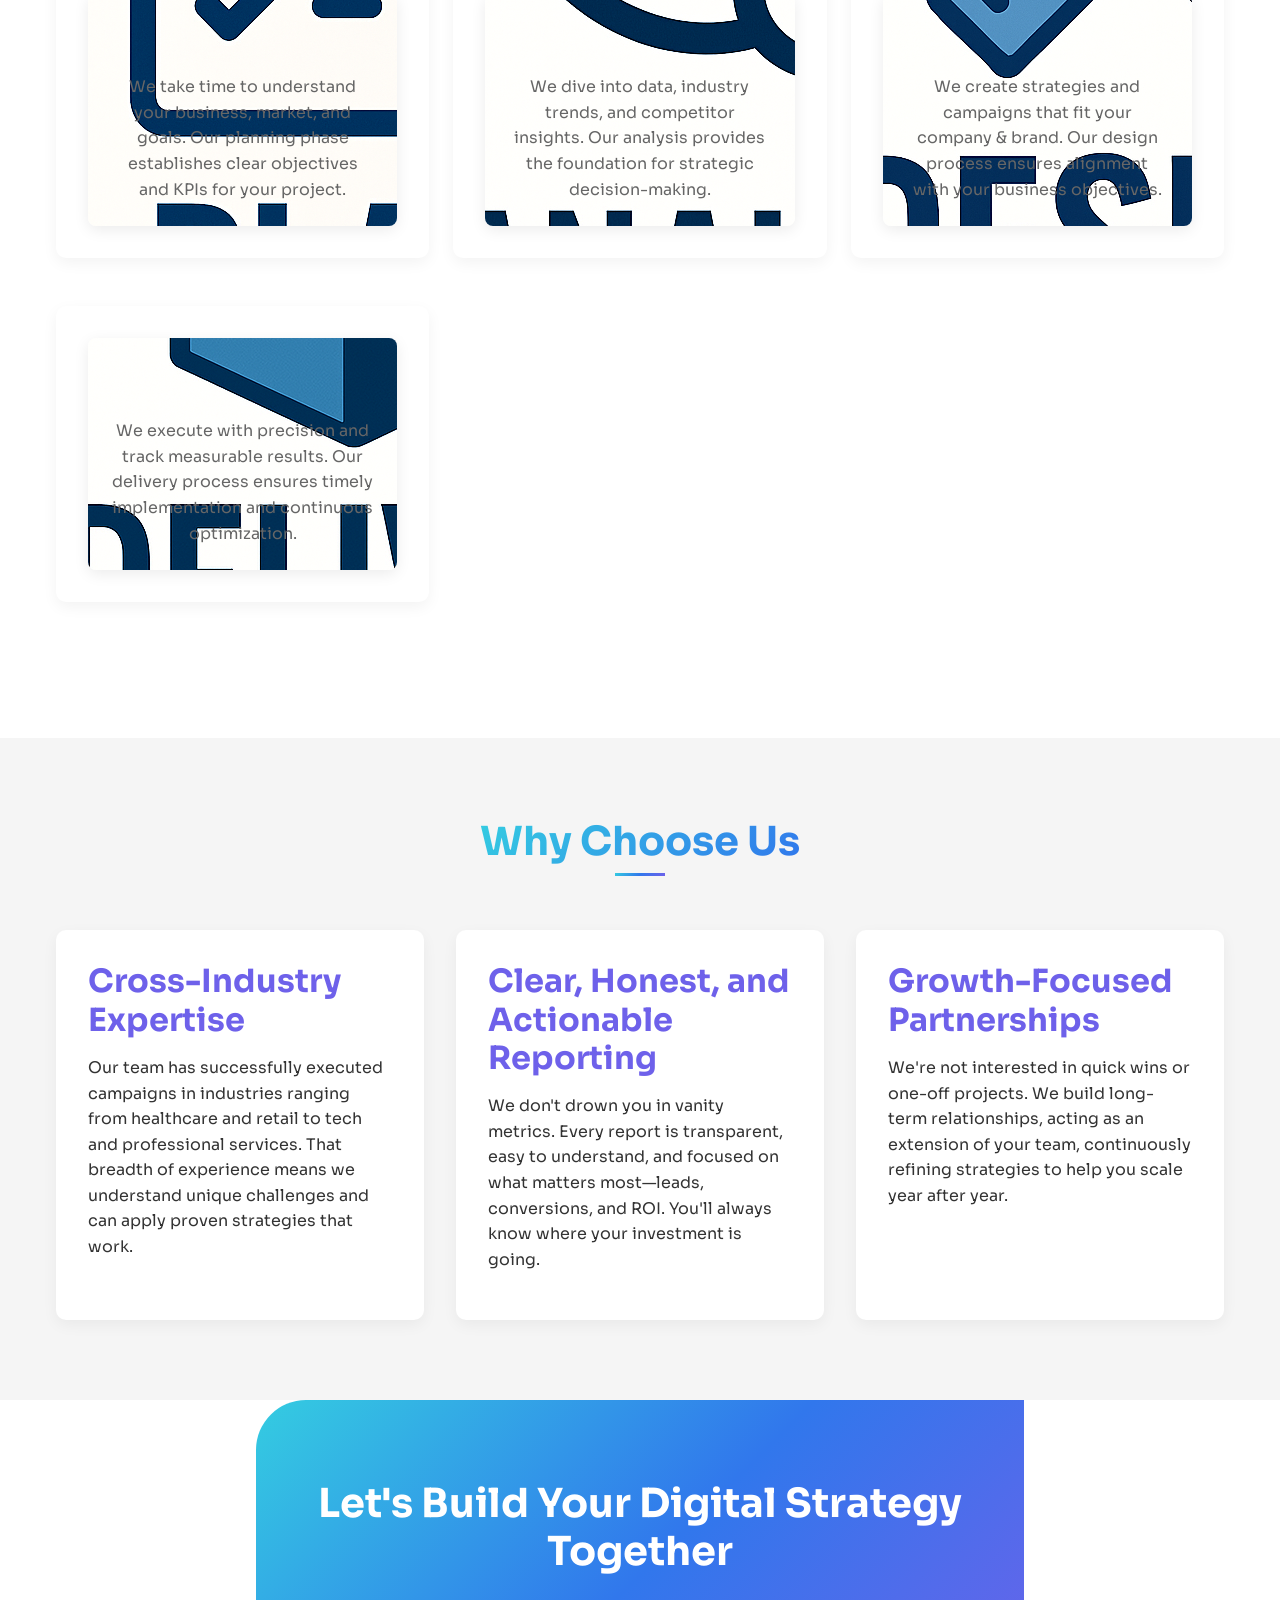
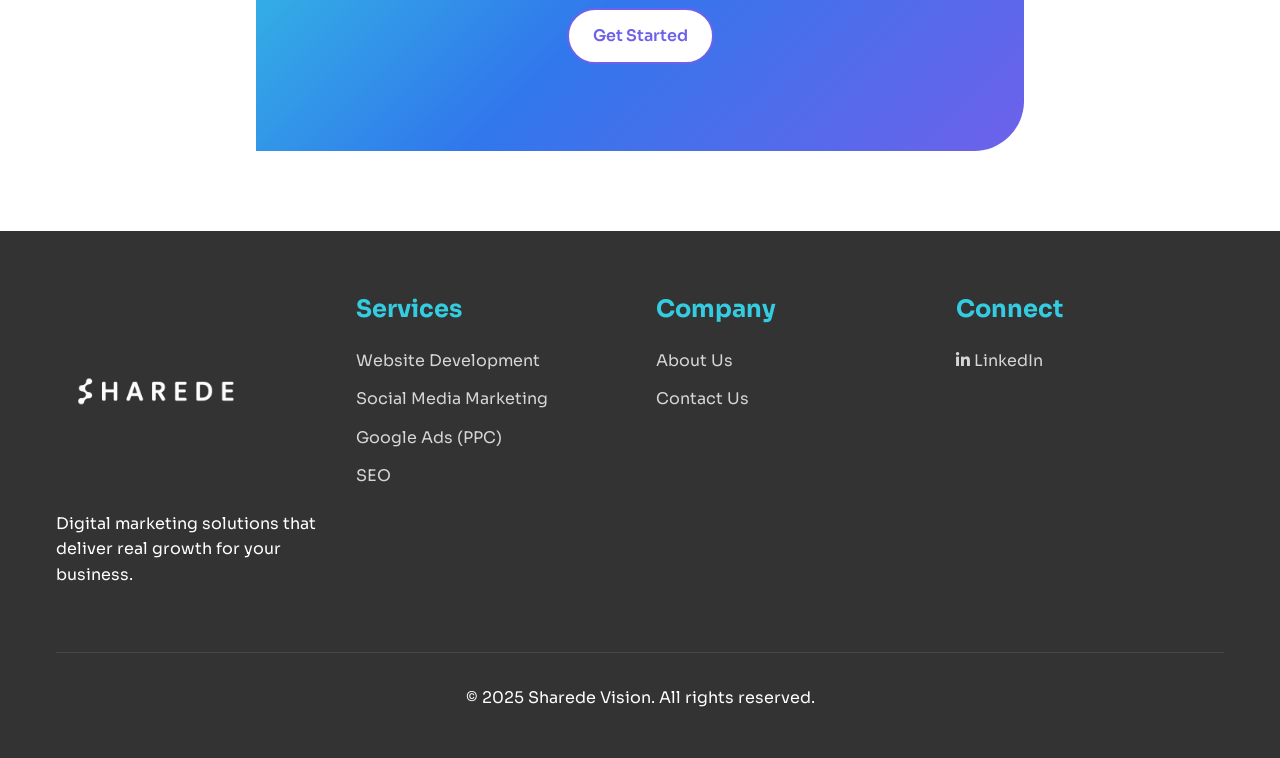
==== commit 884a9ead: "Merge branch 'codegen-bot/initial-website-setup' into codegen-bot/fix-missing-layout-files" ====
--- a/about.html
+++ b/about.html
@@ -7,7 +7,7 @@
     <meta name="description" content="Learn about Sharede Vision, our mission, and our process for delivering innovative digital marketing solutions.">
     
     <!-- Favicon -->
-    <link rel="icon" type="image/png" href="images/favicon.png">
+    <link rel="icon" type="image/png" href="Sharede Submark Logo no BG.png">
     
     <!-- CSS -->
     <link rel="stylesheet" href="css/style.css">
@@ -26,7 +26,7 @@
         <div class="container header-container">
             <div class="logo">
                 <a href="index.html">
-                    <img src="images/logo.png" alt="Sharede Vision Logo">
+                    <img src="Sharede Logo Full no Background.png" alt="Sharede Vision Logo">
                 </a>
             </div>
             
@@ -86,32 +86,64 @@
             </div>
             <div class="process-grid">
                 <div class="process-item">
-                    <div class="process-icon">
-                        <i class="fas fa-clipboard-list"></i>
-                    </div>
-                    <h3>Plan</h3>
-                    <p>We take time to understand your business, market, and goals.</p>
-                </div>
-                <div class="process-item">
-                    <div class="process-icon">
-                        <i class="fas fa-chart-bar"></i>
-                    </div>
-                    <h3>Analyse</h3>
-                    <p>We dive into data, industry trends, and competitor insights.</p>
-                </div>
-                <div class="process-item">
-                    <div class="process-icon">
-                        <i class="fas fa-pencil-ruler"></i>
-                    </div>
-                    <h3>Design</h3>
-                    <p>We create strategies and campaigns that fit your company & brand.</p>
-                </div>
-                <div class="process-item">
-                    <div class="process-icon">
-                        <i class="fas fa-rocket"></i>
-                    </div>
-                    <h3>Deliver</h3>
-                    <p>We execute with precision and track measurable results.</p>
+                    <div class="card-square">
+                        <div class="card-content">
+                            <div class="card-header">
+                                <h3 class="card-title">Plan</h3>
+                                <div class="card-icon">
+                                    <img src="Copilot Plan.png" alt="Planning Process">
+                                </div>
+                            </div>
+                            <div class="card-body">
+                                <p>We take time to understand your business, market, and goals. Our planning phase establishes clear objectives and KPIs for your project.</p>
+                            </div>
+                        </div>
+                    </div>
+                </div>
+                <div class="process-item">
+                    <div class="card-square">
+                        <div class="card-content">
+                            <div class="card-header">
+                                <h3 class="card-title">Analyse</h3>
+                                <div class="card-icon">
+                                    <img src="Copilot Analyze.png" alt="Analysis Process">
+                                </div>
+                            </div>
+                            <div class="card-body">
+                                <p>We dive into data, industry trends, and competitor insights. Our analysis provides the foundation for strategic decision-making.</p>
+                            </div>
+                        </div>
+                    </div>
+                </div>
+                <div class="process-item">
+                    <div class="card-square">
+                        <div class="card-content">
+                            <div class="card-header">
+                                <h3 class="card-title">Design</h3>
+                                <div class="card-icon">
+                                    <img src="Copilot Design.png" alt="Design Process">
+                                </div>
+                            </div>
+                            <div class="card-body">
+                                <p>We create strategies and campaigns that fit your company & brand. Our design process ensures alignment with your business objectives.</p>
+                            </div>
+                        </div>
+                    </div>
+                </div>
+                <div class="process-item">
+                    <div class="card-square">
+                        <div class="card-content">
+                            <div class="card-header">
+                                <h3 class="card-title">Deliver</h3>
+                                <div class="card-icon">
+                                    <img src="Copilot Deliver.png" alt="Delivery Process">
+                                </div>
+                            </div>
+                            <div class="card-body">
+                                <p>We execute with precision and track measurable results. Our delivery process ensures timely implementation and continuous optimization.</p>
+                            </div>
+                        </div>
+                    </div>
                 </div>
             </div>
         </div>
@@ -153,7 +185,7 @@
         <div class="container">
             <div class="footer-grid">
                 <div class="footer-logo">
-                    <img src="images/logo-white.png" alt="Sharede Vision Logo">
+                    <img src="Sharede Logo Full no Background.png" alt="Sharede Vision Logo">
                     <p>Digital marketing solutions that deliver real growth for your business.</p>
                 </div>
                 <div class="footer-links">
@@ -175,21 +207,19 @@
                 <div class="footer-links">
                     <h4>Connect</h4>
                     <ul class="social-links">
-                        <li><a href="#"><i class="fab fa-facebook-f"></i> Facebook</a></li>
-                        <li><a href="#"><i class="fab fa-twitter"></i> Twitter</a></li>
-                        <li><a href="#"><i class="fab fa-instagram"></i> Instagram</a></li>
-                        <li><a href="#"><i class="fab fa-linkedin-in"></i> LinkedIn</a></li>
+                        <li><a href="https://www.linkedin.com/company/sharede-inc/" target="_blank"><i class="fab fa-linkedin-in"></i> LinkedIn</a></li>
                     </ul>
                 </div>
             </div>
             <div class="footer-bottom">
-                <p>&copy; 2023 Sharede Vision. All rights reserved.</p>
+                <p>&copy; 2025 Sharede Vision. All rights reserved.</p>
             </div>
         </div>
     </footer>
     
     <!-- JavaScript -->
     <script src="js/main.js"></script>
+    <script src="js/scroll-animations.js"></script>
     <script src="js/animations.js"></script>
     <script src="js/scroll-top.js"></script>
     <script src="js/layout-update.js"></script>
--- a/css/layout-update.css
+++ b/css/layout-update.css
@@ -3,9 +3,27 @@
  * Additional styles for the updated layout components
  */
 
+/* Navbar Styling */
+.header-container {
+    width: 100%;
+    padding: 15px 20px;
+    border-radius: 0;
+}
+
+.nav-menu .nav-link {
+    color: white;
+    font-weight: 500;
+}
+
+.logo img {
+    max-height: 200px;
+    max-width: 100%;
+    color: white;
+}
+
 /* Banner Section */
 .banner-section {
-    background: linear-gradient(135deg, #3a7bd5, #00d2ff);
+    background: linear-gradient(135deg, #3a7bd5, #00d2ff); /* from your branch */
     padding: 3rem 0;
     margin: 2rem 0;
     color: #fff;
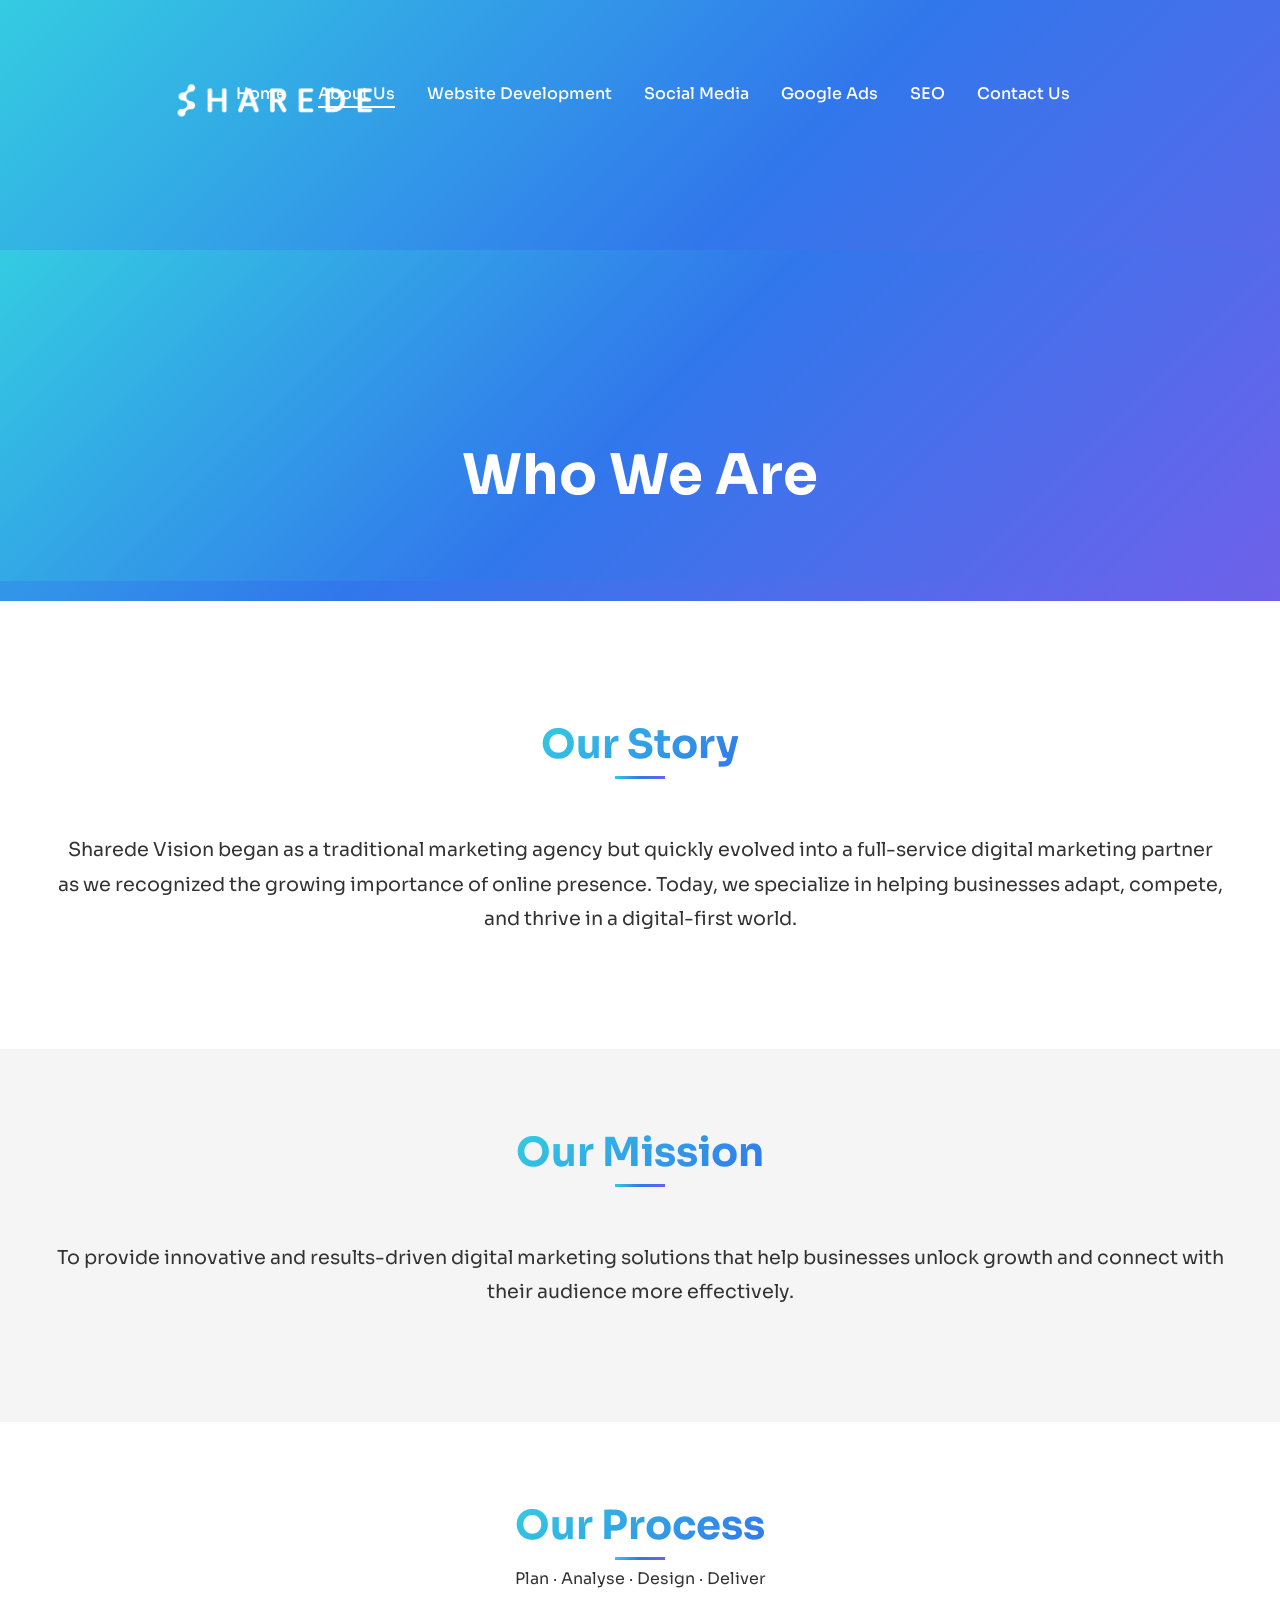
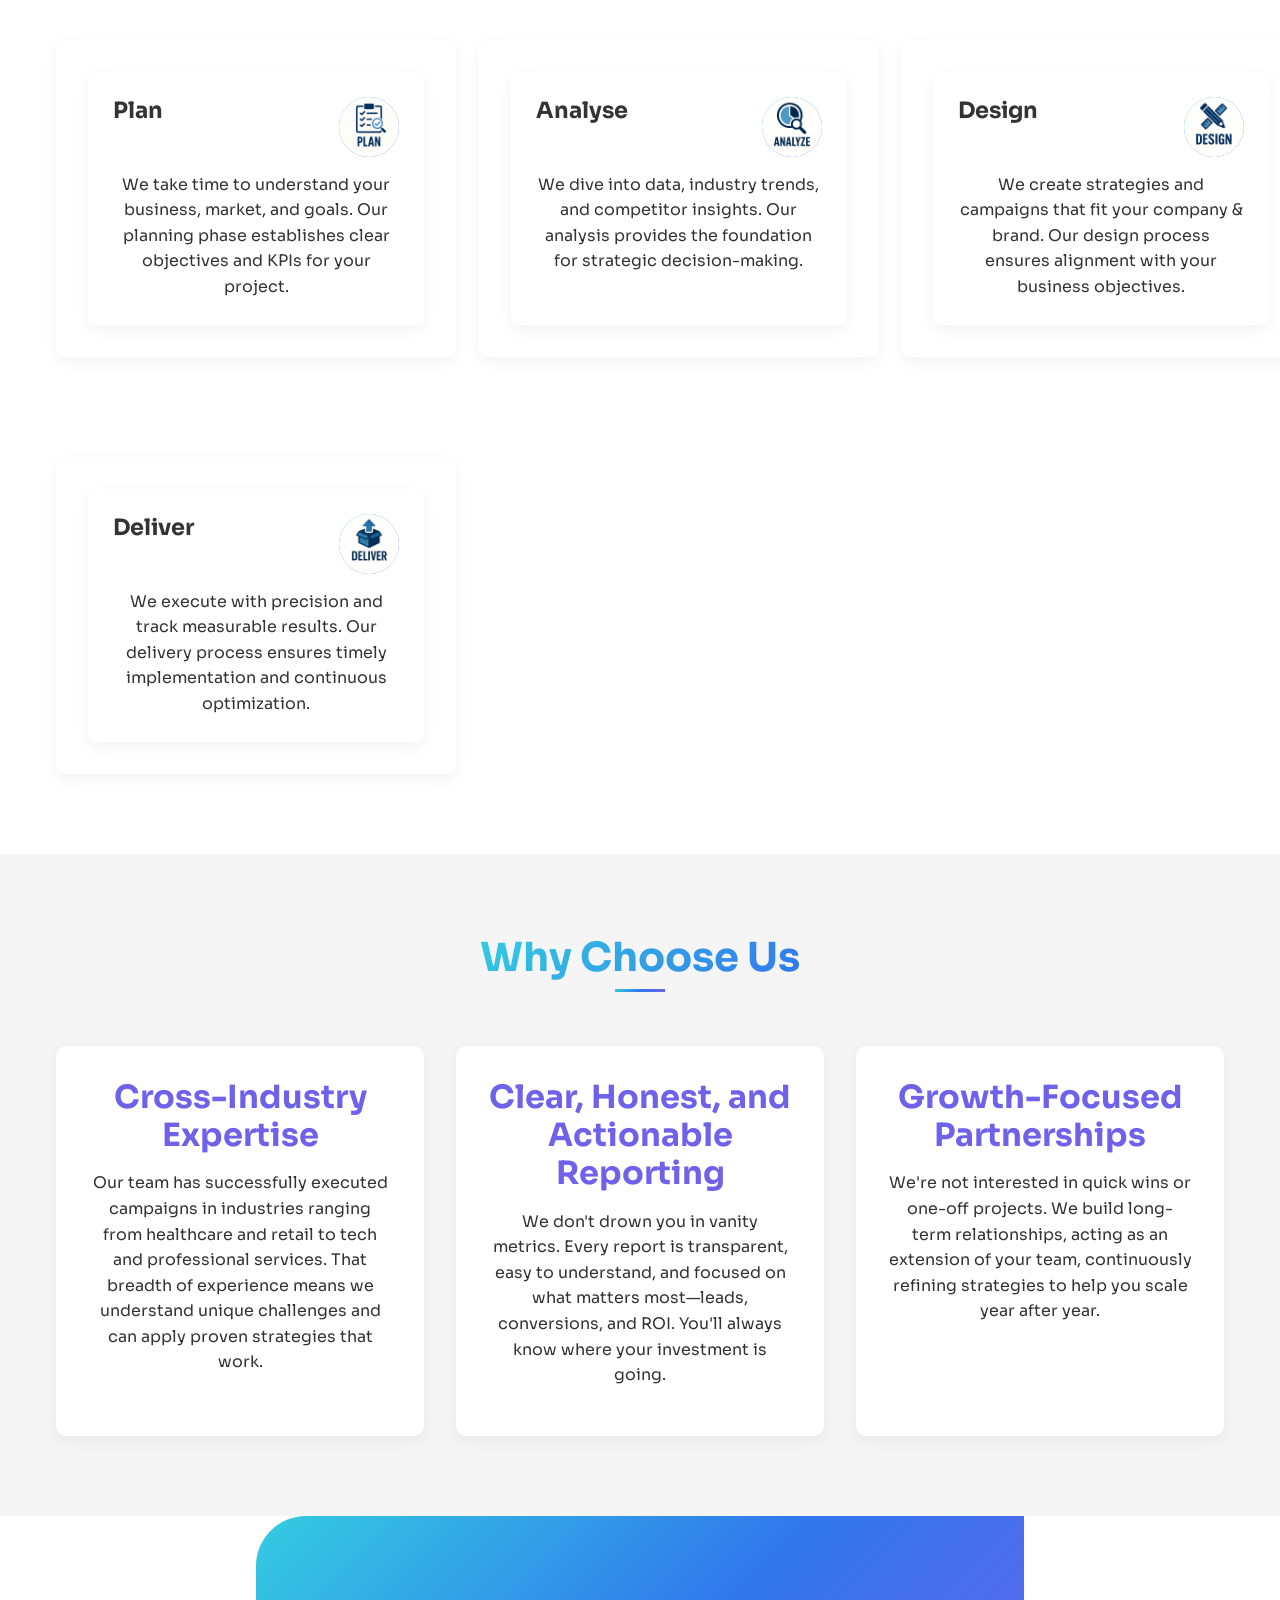
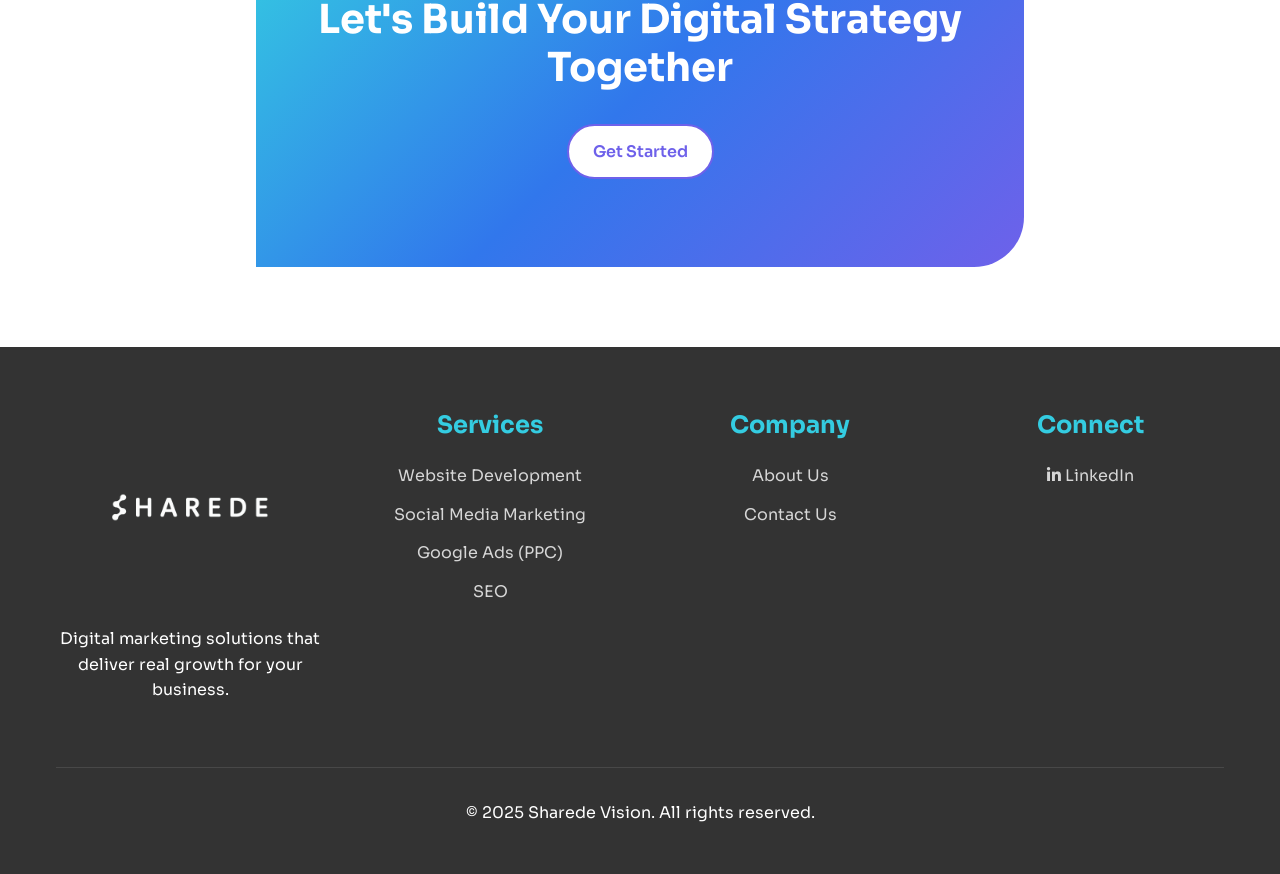
==== commit b452dd6f: "New Changes: Client Logo's New Navbar Design, Better Site Flow, Better Site Structure." ====
--- a/about.html
+++ b/about.html
@@ -22,6 +22,7 @@
 </head>
 <body>
     <!-- Header -->
+    <div class="page-header-bg">
     <header>
         <div class="container header-container">
             <div class="logo">
@@ -52,7 +53,7 @@
             <h1>Who We Are</h1>
         </div>
     </section>
-    
+    </div>
     <!-- Our Story Section -->
     <section class="section" id="our-story">
         <div class="container">
--- a/css/style.css
+++ b/css/style.css
@@ -76,6 +76,7 @@
     max-width: 1200px;
     margin: 0 auto;
     padding: 0 1rem;
+    text-align: center;
 }
 
 /* Buttons */
@@ -116,11 +117,19 @@
 
 /* Header & Navigation */
 header {
-    position: static;
     top: 0;
     width: 100%;
     z-index: 1000;
     transition: all 0.3s ease;
+    justify-content: flex-start;
+    padding: 1rem 0;
+    height: 250px;
+}
+
+.page-header-bg {
+    background: var(--gradient-primary);
+    padding-bottom: 20px;
+    margin-bottom: 40px;
 }
 
 .header-container {
@@ -136,23 +145,10 @@
   transform: none !important;
 }
 
-.logo {
-    display: flex;
-    align-items: center;
-    margin-bottom: -5px;
-}
-
-.logo img {
-    width: 100%;  
-    border-radius: 25%;
-    color: white;
-}
-
-
 .hero-logo {
     width: 100%;
-    max-width: 500px; /* keeps it from getting too big on desktop */
-    height: 500px; /* maintains aspect ratio */
+    max-width: 700px; /* keeps it from getting too big on desktop */
+    height: 700px; /* maintains aspect ratio */
     margin-bottom: 2rem; /* adjust spacing */
 }
 
@@ -177,6 +173,7 @@
 
     .mobile-toggle {
         font-size: 1.8rem; /* ensure burger icon fits well */
+        color: black;
     }
 }
 
@@ -191,6 +188,7 @@
 
     .mobile-toggle {
         font-size: 1.6rem;
+        color: black;
     }
 }
 
@@ -213,6 +211,10 @@
 .nav-menu {
     display: flex;
     list-style: none;
+    margin-top: 50px;
+    text-align: center;
+    margin-left: -100px;
+    margin-right: 150px;
 }
 
 .nav-item {
@@ -244,13 +246,13 @@
 .mobile-toggle {
     display: none;
     cursor: pointer;
+    color: black;
 }
 
 /* Hero Section */
 .hero {
-    background: var(--gradient-primary);
-    color: var(--white);
-    padding: 5rem 0 5rem;
+    color: var(--white);
+    padding: 10rem 0 5rem;
     position: relative;
     overflow: hidden;
 }
@@ -335,6 +337,24 @@
     background-position: center;
 }
 
+/* Client Logo's */
+.client-logo img {
+    max-height: 150px;
+    max-width: 200px;
+    object-fit: contain;
+    opacity: 0.7;
+    border-radius: 50%;
+    transition: all 0.3s ease;
+}
+
+.clients-grid {
+    display: grid;
+    grid-template-columns: repeat(auto-fit, minmax(150px, 1fr));
+    gap: 2rem;
+    align-items: center;
+    justify-items: center;
+}
+
 /* Features List */
 .features-list {
     list-style: none;
@@ -476,6 +496,7 @@
 @media (max-width: 768px) {
     .mobile-toggle {
         display: block;
+        color: black;
     }
     
     .nav-menu {
@@ -493,6 +514,7 @@
     
     .nav-menu.active {
         left: 0;
+        color: black;
     }
     
     .nav-item {
--- a/css/layout-update.css
+++ b/css/layout-update.css
@@ -1,7 +1,4 @@
-/**
- * Layout Update Styles
- * Additional styles for the updated layout components
- */
+/* Layout Update CSS */
 
 /* Navbar Styling */
 .header-container {
@@ -16,62 +13,187 @@
 }
 
 .logo img {
-    max-height: 200px;
-    max-width: 100%;
-    color: white;
+    height: 250px;
+    width: 250px;
+    color: white;
+    position: absolute;
+    left: 150px;
+    top: -20px;
 }
 
 /* Banner Section */
 .banner-section {
-    background: linear-gradient(135deg, #3a7bd5, #00d2ff); /* from your branch */
-    padding: 3rem 0;
-    margin: 2rem 0;
-    color: #fff;
-    border-radius: 8px;
-    box-shadow: 0 4px 15px rgba(0, 0, 0, 0.1);
+    background: var(--gradient-primary);
+    color: white;
+    width: 70%;
+    border-radius: 0px 50px 0px 50px;
+    padding: 40px 0px;
+    margin: auto;
 }
 
 .banner-container {
-    max-width: 1200px;
-    margin: 0 auto;
-    padding: 0 1.5rem;
+    display: flex;
+    justify-content: space-between;
+    align-items: center;
+    flex-wrap: wrap;
 }
 
 .banner-content {
-    text-align: center;
+    flex: 1;
+    min-width: 300px;
+    padding-right: 30px;
+}
+
+.banner-action {
+    margin-top: 20px;
 }
 
 .banner-content h2 {
-    font-size: 2.2rem;
-    margin-bottom: 1rem;
-    color: #fff;
+    font-size: 2.5rem;
+    margin-bottom: 15px;
 }
 
 .banner-content p {
     font-size: 1.1rem;
-    margin-bottom: 1.5rem;
-    max-width: 800px;
-    margin-left: auto;
-    margin-right: auto;
-}
-
-.banner-action {
-    margin-top: 1.5rem;
-}
-
-.banner-action .btn {
-    padding: 0.8rem 2rem;
+    margin-bottom: 0;
+}
+
+/* Gradient for Landing Page */
+.gradient-bg {
+    background: linear-gradient(90deg, var(--teal), var(--blue), var(--purple));
+    min-height: 100vh;
+    width: 100%;
+}
+
+/* Alternating Sections */
+.services-container-home {
+    max-width: 2000px;
+    margin: auto;
+}
+
+.section-alt {
+    display: flex;
+    align-items: center;
+    margin: 40px 0;
+    gap: 40px;
+    margin-left: -60px;
+}
+
+.section-alt-image {
+   max-width: 80px;
+   margin-left: 100px;
+}
+
+.section-alt-reverse {
+    flex-direction: row-reverse;
+    margin-right: 60px;
+    margin-left: 60px;
+}
+
+.section-alt-reverse-image {
+    max-width: 80px;
+    margin-right: 100px;
+}
+
+.section-alt-image {
+    flex: 1;
+    min-width: 300px;
+}
+
+.section-alt-image img {
+    width: 100%;
+    height: auto;
+    border-radius: 8px;
+    box-shadow: 0 5px 15px rgba(0, 0, 0, 0.1);
+}
+
+.section-alt-content {
+    flex: 1;
+    min-width: 300px;
+}
+
+.section-alt-content h3 {
+    margin-bottom: 20px;
+    font-size: 1.8rem;
+}
+
+.section-alt-content p {
+    margin-bottom: 25px;
     font-size: 1.1rem;
-    border-radius: 30px;
-    transition: all 0.3s ease;
-}
-
-/* Horizontal Scrolling Cards */
+    line-height: 1.6;
+}
+
+/* Square Card Layout */
+.card-square {
+    background: white;
+    border-radius: 8px;
+    box-shadow: 0 5px 15px rgba(0, 0, 0, 0.05);
+    height: 100%;
+    transition: transform 0.3s ease, box-shadow 0.3s ease;
+    overflow: hidden;
+}
+
+.card-square:hover {
+    transform: translateY(-5px);
+    box-shadow: 0 10px 25px rgba(0, 0, 0, 0.1);
+}
+
+.card-content {
+    padding: 25px;
+    height: 100%;
+    display: flex;
+    flex-direction: column;
+}
+
+.card-header {
+    display: flex;
+    justify-content: space-between;
+    align-items: flex-start;
+    margin-bottom: 15px;
+}
+
+.card-title {
+    font-size: 1.4rem;
+    margin: 0;
+    color: var(--color-primary);
+}
+
+.card-icon {
+    width: 60px;
+    height: 60px;
+    display: flex;
+    align-items: center;
+    justify-content: center;
+    background: var(--gradient-primary);
+    border-radius: 50%;
+    color: white;
+}
+
+.card-icon i {
+    font-size: 1.5rem;
+}
+
+.card-icon img {
+    width: 100%;
+    height: 100%;
+    object-fit: cover;
+    border-radius: 50%;
+}
+
+.card-body {
+    flex: 1;
+}
+
+.card-body p {
+    margin: 0;
+    line-height: 1.6;
+}
+
+/* Horizontal Scrolling */
 .scroll-container {
     position: relative;
-    width: 100%;
-    margin: 2rem 0;
-    padding: 1rem 0;
+    padding: 20px 0;
+    margin: 30px 0;
 }
 
 .scroll-wrapper {
@@ -79,9 +201,9 @@
     overflow-x: auto;
     scroll-behavior: smooth;
     -webkit-overflow-scrolling: touch;
-    padding: 1rem 0.5rem;
     scrollbar-width: none; /* Firefox */
-    -ms-overflow-style: none; /* IE and Edge */
+    gap: 20px;
+    padding: 10px 0;
 }
 
 .scroll-wrapper::-webkit-scrollbar {
@@ -89,150 +211,119 @@
 }
 
 .scroll-item {
-    flex: 0 0 auto;
-    width: 300px;
-    margin-right: 1.5rem;
+    flex: 0 0 300px;
+    min-width: 300px;
+    height: 350px;
 }
 
 .scroll-controls {
     display: flex;
     justify-content: center;
-    margin-top: 1.5rem;
+    margin-top: 20px;
+    gap: 15px;
 }
 
 .scroll-btn {
-    background-color: #fff;
-    border: 1px solid #ddd;
-    border-radius: 50%;
     width: 40px;
     height: 40px;
+    border-radius: 50%;
+    background: white;
+    border: 1px solid var(--color-primary);
+    color: var(--color-primary);
     display: flex;
     align-items: center;
     justify-content: center;
-    margin: 0 0.5rem;
     cursor: pointer;
     transition: all 0.3s ease;
-    box-shadow: 0 2px 5px rgba(0, 0, 0, 0.1);
 }
 
 .scroll-btn:hover {
-    background-color: #f5f5f5;
-    transform: translateY(-2px);
-    box-shadow: 0 4px 8px rgba(0, 0, 0, 0.1);
-}
-
-.scroll-btn i {
-    color: #333;
-    font-size: 1rem;
-}
-
-/* Card Square Design */
-.card-square {
-    background-color: #fff;
+    background: var(--gradient-primary);
+    color: white;
+}
+
+/* Accordion */
+.accordion {
+    margin: 20px 0;
+}
+
+.accordion-item {
+    margin-bottom: 15px;
     border-radius: 8px;
-    box-shadow: 0 4px 15px rgba(0, 0, 0, 0.08);
-    height: 100%;
-    transition: transform 0.3s ease, box-shadow 0.3s ease;
     overflow: hidden;
-}
-
-.card-square:hover {
-    transform: translateY(-5px);
-    box-shadow: 0 8px 25px rgba(0, 0, 0, 0.1);
-}
-
-.card-content {
-    padding: 1.5rem;
-    height: 100%;
-    display: flex;
-    flex-direction: column;
-}
-
-.card-header {
+    box-shadow: 0 2px 10px rgba(0, 0, 0, 0.05);
+}
+
+.accordion-header {
+    background: white;
+    padding: 15px 20px;
     display: flex;
     justify-content: space-between;
     align-items: center;
-    margin-bottom: 1rem;
-}
-
-.card-title {
-    font-size: 1.3rem;
+    cursor: pointer;
+    transition: background 0.3s ease;
+}
+
+.accordion-header h3 {
     margin: 0;
-    color: #333;
-    font-weight: 600;
-}
-
-.card-icon {
-    width: 40px;
-    height: 40px;
-    background: linear-gradient(135deg, #3a7bd5, #00d2ff);
-    border-radius: 50%;
-    display: flex;
-    align-items: center;
-    justify-content: center;
-    color: #fff;
-}
-
-.card-icon i {
     font-size: 1.2rem;
-}
-
-.card-body {
-    flex-grow: 1;
-}
-
-.card-body p {
-    margin: 0;
-    color: #666;
-    line-height: 1.6;
-}
-
-/* Process Grid with Cards */
+    color: var(--color-primary);
+}
+
+.accordion-icon {
+    transition: transform 0.3s ease;
+}
+
+.accordion-item.active .accordion-icon {
+    transform: rotate(180deg);
+}
+
+.accordion-content {
+    background: #f9f9f9;
+    padding: 0;
+    max-height: 0;
+    overflow: hidden;
+    transition: all 0.3s ease;
+}
+
+.accordion-item.active .accordion-content {
+    padding: 15px 20px;
+    max-height: 500px;
+}
+
+/* Process Grid Update */
 .process-grid {
     display: grid;
-    grid-template-columns: repeat(auto-fill, minmax(280px, 1fr));
-    gap: 1.5rem;
-    margin: 2rem 0;
+    grid-template-columns: repeat(auto-fit, minmax(240px, 1fr));
+    gap: 100px;
 }
 
 .process-item {
-    margin-bottom: 1.5rem;
+    height: 100%;
+    width: 400px;
 }
 
 /* Responsive Adjustments */
 @media (max-width: 768px) {
+    .section-alt {
+        flex-direction: column;
+    }
+    
+    .section-alt-reverse {
+        flex-direction: column;
+    }
+    
+    .banner-container {
+        flex-direction: column;
+    }
+    
+    .banner-content {
+        padding-right: 0;
+        margin-bottom: 20px;
+    }
+    
     .scroll-item {
-        width: 260px;
-    }
-    
-    .banner-content h2 {
-        font-size: 1.8rem;
-    }
-    
-    .banner-content p {
-        font-size: 1rem;
-    }
-    
-    .process-grid {
-        grid-template-columns: repeat(auto-fill, minmax(240px, 1fr));
-    }
-}
-
-@media (max-width: 480px) {
-    .scroll-item {
-        width: 220px;
-    }
-    
-    .card-title {
-        font-size: 1.1rem;
-    }
-    
-    .banner-content h2 {
-        font-size: 1.5rem;
-    }
-    
-    .process-grid {
-        grid-template-columns: 1fr;
-    }
-}
-
+        flex: 0 0 250px;
+        min-width: 250px;
+    }
+}
